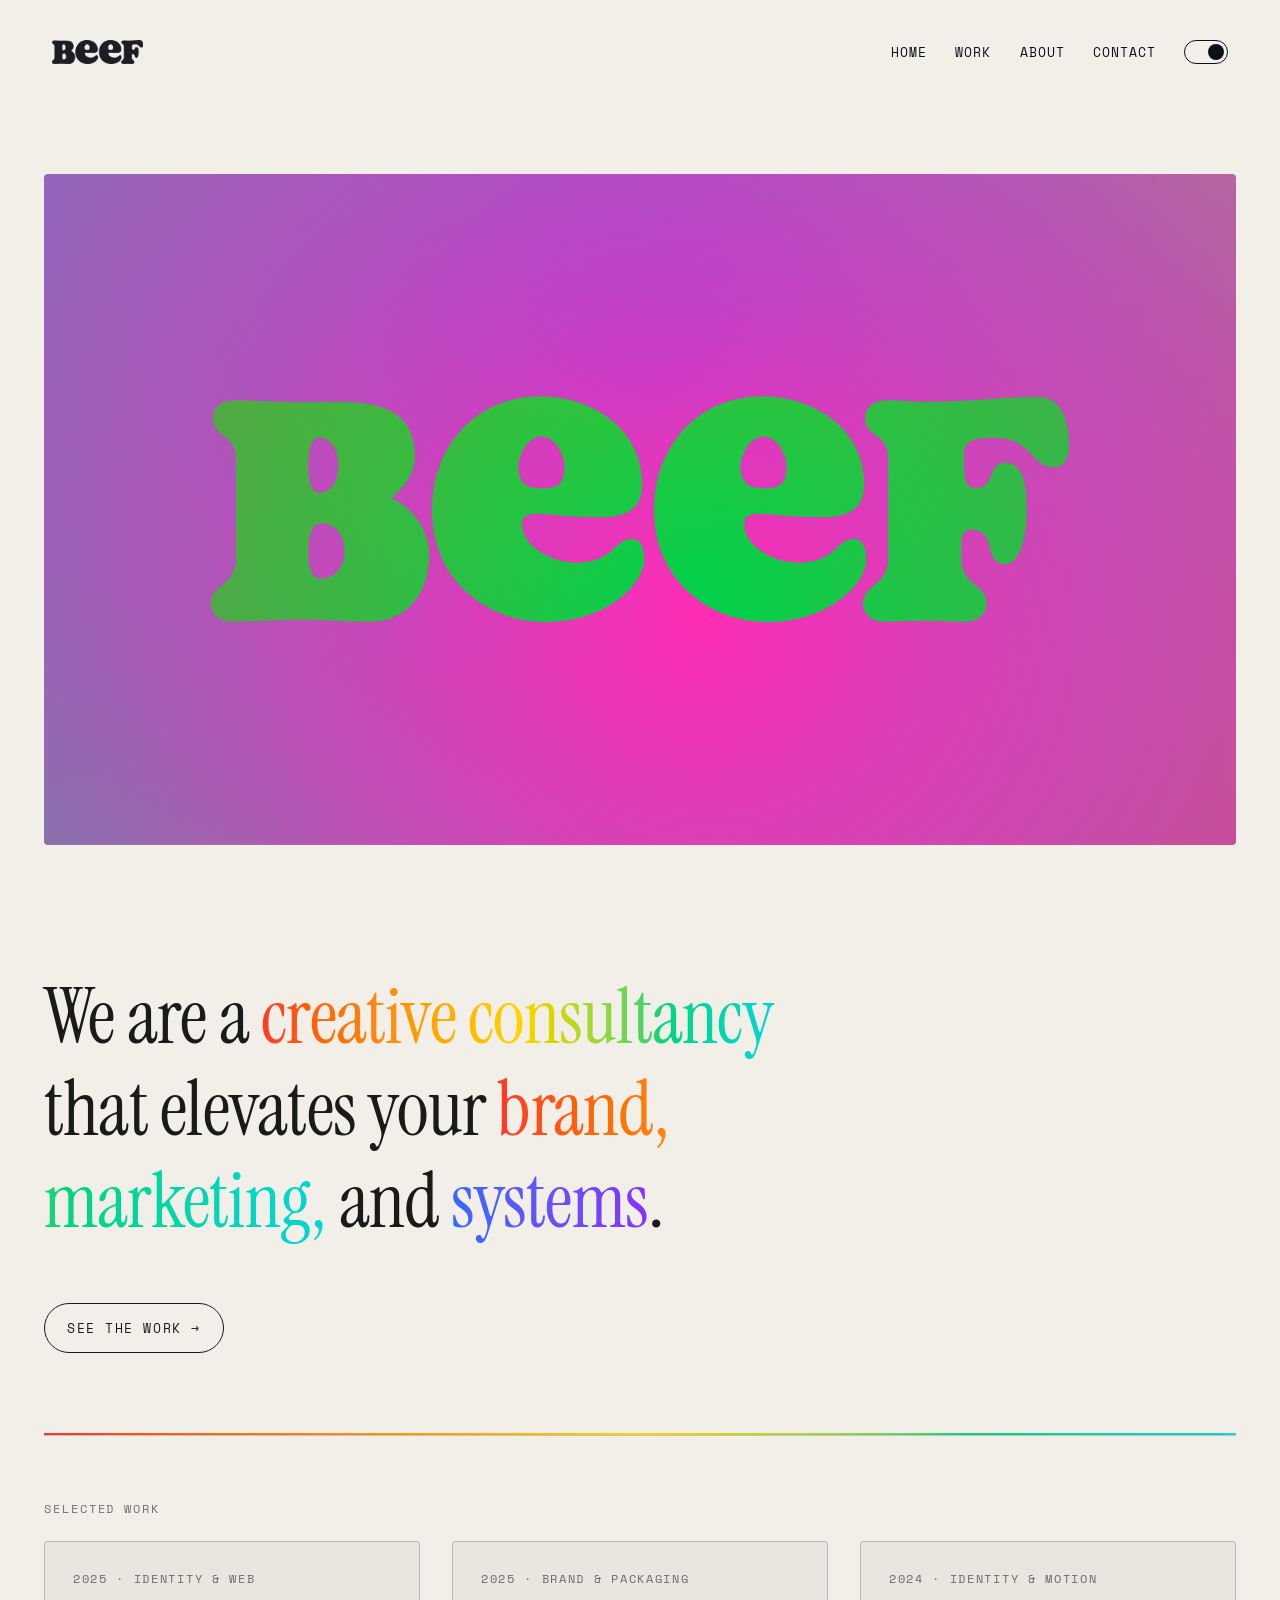
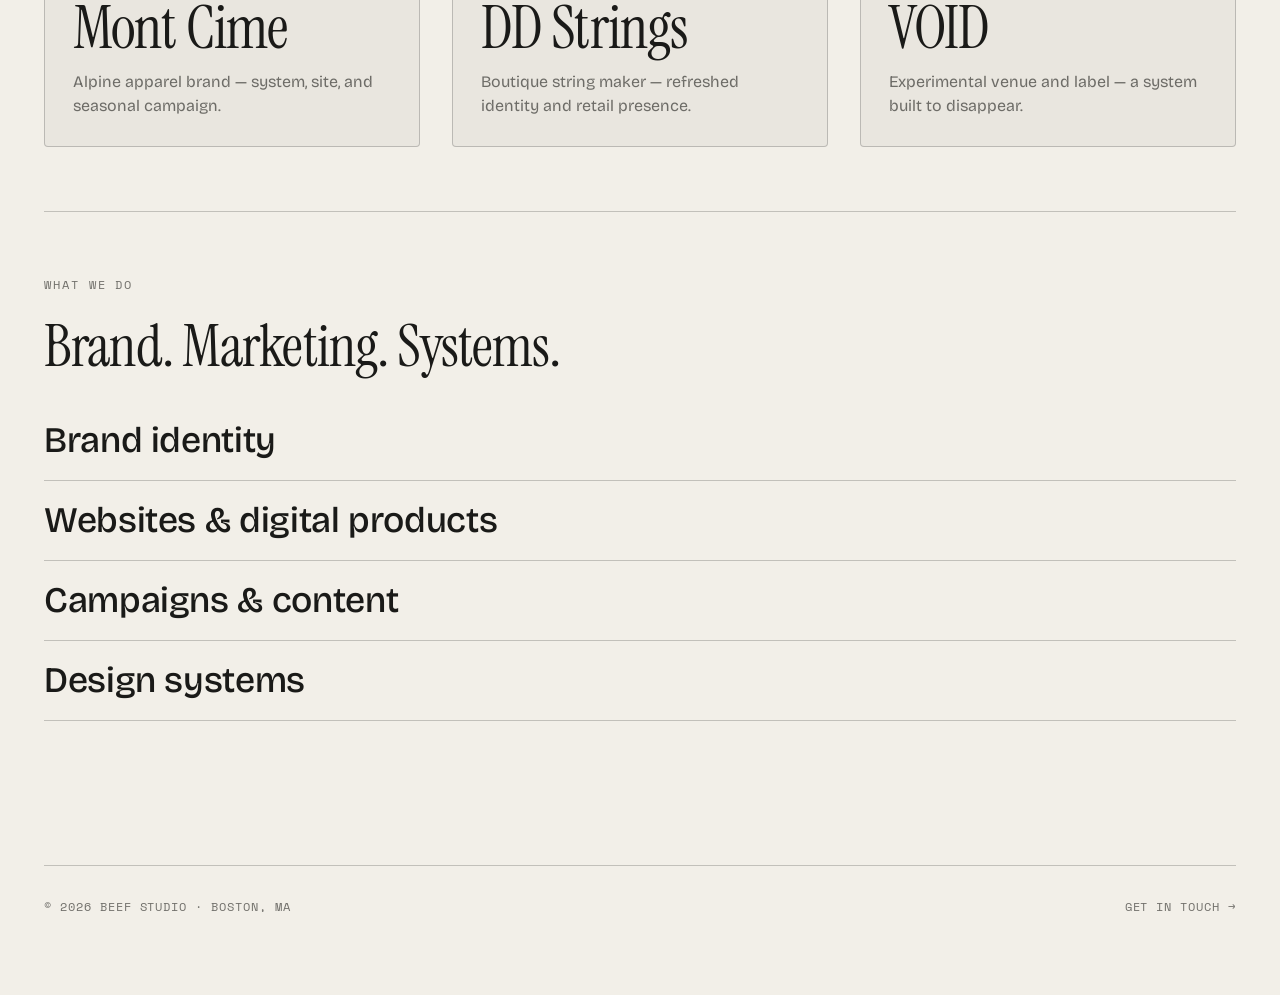
==== index.html @ 5229c2ff "pivot: ebb hero on home, masked logo on about, team disclosure - Homepage: replace the white-masked " ====
<!DOCTYPE html>
<html lang="en" data-theme="dark">
<head>
  <meta charset="UTF-8">
  <meta name="viewport" content="width=device-width, initial-scale=1.0">
  <title>Beef Studio — Creative consultancy, Boston</title>
  <meta name="description" content="Beef Studio is a creative consultancy that elevates your brand, marketing, and systems. Based in Boston.">
  <link rel="preconnect" href="https://fonts.googleapis.com">
  <link rel="preconnect" href="https://fonts.gstatic.com" crossorigin>
  <link href="https://fonts.googleapis.com/css2?family=Bricolage+Grotesque:opsz,wght@12..96,200..800&family=Instrument+Serif:ital@0;1&family=Space+Mono:ital,wght@0,400;0,700;1,400;1,700&display=swap" rel="stylesheet">
  <link rel="stylesheet" href="/css/style.css">
  <script>
    (function () {
      try {
        var t = localStorage.getItem('beef-theme');
        if (!t) {
          t = window.matchMedia('(prefers-color-scheme: light)').matches ? 'light' : 'dark';
        }
        document.documentElement.setAttribute('data-theme', t);
      } catch (e) {}
    })();
  </script>
</head>
<body>
  <div class="site">
    <header class="top">
      <a class="mark" href="/" aria-label="Beef Studio — home">
        <img class="mark-logo" src="/beef_logo/beef_logo.png" alt="">
      </a>

      <button class="nav-toggle" aria-expanded="false" aria-controls="nav-list">Menu</button>

      <nav class="nav" id="nav-list" aria-label="Primary">
        <a class="nav-link" href="/">Home</a>
        <a class="nav-link" href="/work.html">Work</a>
        <a class="nav-link" href="/about.html">About</a>
        <a class="nav-link" href="/contact.html">Contact</a>
        <button class="toggle" id="theme-toggle" aria-label="Toggle light and dark mode" aria-pressed="false">
          <span class="toggle-knob"></span>
        </button>
      </nav>
    </header>

    <main>
      <section class="hero">
        <h1 class="hero-h1" aria-label="Beef Studio">
          <span class="hero-cover">
            <img class="hero-cover-mark" src="/beef_logo/beef_logo.png" alt="">
          </span>
        </h1>
        <p class="hero-statement">We are a <a class="accent accent--all" href="/about.html">creative consultancy</a> that elevates your <a class="accent accent--r" href="/work/mont-cime.html">brand,</a> <a class="accent accent--g" href="/work/dd-strings.html">marketing,</a> and <a class="accent accent--b" href="/work/void.html">systems</a>.</p>
        <a class="hero-cta" href="/work.html">See the work →</a>
      </section>

      <hr class="grad-rule">

      <section class="section">
        <p class="section-label">Selected work</p>
        <div class="case-grid">
          <a class="case-card" href="/work/mont-cime.html">
            <p class="case-meta">2025 · Identity &amp; Web</p>
            <h3>Mont Cime</h3>
            <p class="case-blurb">Alpine apparel brand — system, site, and seasonal campaign.</p>
          </a>

          <a class="case-card" href="/work/dd-strings.html">
            <p class="case-meta">2025 · Brand &amp; Packaging</p>
            <h3>DD Strings</h3>
            <p class="case-blurb">Boutique string maker — refreshed identity and retail presence.</p>
          </a>

          <a class="case-card" href="/work/void.html">
            <p class="case-meta">2024 · Identity &amp; Motion</p>
            <h3>VOID</h3>
            <p class="case-blurb">Experimental venue and label — a system built to disappear.</p>
          </a>
        </div>
      </section>

      <section class="section">
        <p class="section-label">What we do</p>
        <h2>Brand. Marketing. Systems.</h2>
        <ul class="service-list">
          <li>Brand identity</li>
          <li>Websites &amp; digital products</li>
          <li>Campaigns &amp; content</li>
          <li>Design systems</li>
        </ul>
      </section>
    </main>

    <footer class="site-footer">
      <p>&copy; <span id="year">2026</span> Beef Studio · Boston, MA</p>
      <p><a href="/contact.html">Get in touch →</a></p>
    </footer>
  </div>

  <script src="/js/main.js"></script>
</body>
</html>
---- css/style.css ----
/* =========================================================
   Beef Studio — boutique design studio, Boston
   Design system: tokens, themes, exclusion nav, RGB gradient
   ========================================================= */

/* ---------- Reset ---------- */
*,
*::before,
*::after { box-sizing: border-box; }

html, body { margin: 0; padding: 0; }

body {
  font-family: var(--font-sans);
  background: var(--bg);
  color: var(--fg);
  -webkit-font-smoothing: antialiased;
  -moz-osx-font-smoothing: grayscale;
  transition: background 0.3s ease, color 0.3s ease;
}

a { color: inherit; text-decoration: none; }
button { font: inherit; cursor: pointer; }
img { max-width: 100%; display: block; }

/* ---------- Tokens ---------- */
:root {
  /* Body: Bricolage Grotesque · Display + italic: Instrument Serif · Tertiary: Space Mono */
  --font-sans: "Bricolage Grotesque", "Inter", "Helvetica Neue", Arial, sans-serif;
  --font-serif: "Instrument Serif", "Times New Roman", Georgia, serif;
  --font-mono: "Space Mono", ui-monospace, "SF Mono", Menlo, Consolas, monospace;

  --space-gutter: 44px;
  --maxw: 1320px;

  --r-sm: 4px;
  --r-pill: 999px;

  --ease: cubic-bezier(0.2, 0.6, 0.2, 1);

  /* Full-spectrum rainbow — same in both themes.
     Interpolated in OKLCH for perceptually smooth, even-luminance blends.
     Last stop loops back to the first so panning animation is seamless. */
  --rgb-r: #ff2d2d;
  --rgb-o: #ff8a1a;
  --rgb-y: #ffd400;
  --rgb-g: #2bd36b;
  --rgb-c: #1ed5d5;
  --rgb-b: #2d6bff;
  --rgb-v: #8a2dff;
  --rgb-m: #ff2db4;

  --gradient-rgb: linear-gradient(
    90deg in oklch,
    var(--rgb-r)  0%,
    var(--rgb-o)  12.5%,
    var(--rgb-y)  25%,
    var(--rgb-g)  37.5%,
    var(--rgb-c)  50%,
    var(--rgb-b)  62.5%,
    var(--rgb-v)  75%,
    var(--rgb-m)  87.5%,
    var(--rgb-r)  100%
  );

  --gradient-rgb-soft: linear-gradient(
    135deg in oklch,
    rgba(255,  45,  45, 0.85)  0%,
    rgba(255, 138,  26, 0.85)  12.5%,
    rgba(255, 212,   0, 0.85)  25%,
    rgba( 43, 211, 107, 0.85)  37.5%,
    rgba( 30, 213, 213, 0.85)  50%,
    rgba( 45, 107, 255, 0.85)  62.5%,
    rgba(138,  45, 255, 0.85)  75%,
    rgba(255,  45, 180, 0.85)  87.5%,
    rgba(255,  45,  45, 0.85)  100%
  );
}

/* Dark (default) */
[data-theme="dark"] {
  --bg: #0e0e0c;
  --fg: #e8e4d8;
  --fg-muted: rgba(232, 228, 216, 0.55);
  --fg-faint: rgba(232, 228, 216, 0.28);
  --rule: rgba(232, 228, 216, 0.22);
  --card-bg: rgba(232, 228, 216, 0.04);
}

/* Light */
[data-theme="light"] {
  --bg: #f2efe8;
  --fg: #1a1a18;
  --fg-muted: rgba(26, 26, 24, 0.6);
  --fg-faint: rgba(26, 26, 24, 0.3);
  --rule: rgba(26, 26, 24, 0.22);
  --card-bg: rgba(26, 26, 24, 0.04);
}

/* ---------- Layout ---------- */
.site {
  max-width: var(--maxw);
  margin: 0 auto;
  padding: 40px var(--space-gutter) 80px;
}

/* ---------- Top bar (exclusion nav) ---------- */
.top {
  display: flex;
  justify-content: space-between;
  align-items: center;
  padding: 40px 8px 14px;
  margin-top: -40px;
  position: sticky;
  top: 0;
  z-index: 100;
  mix-blend-mode: exclusion;
}

/* All nav elements inside .top must be white for exclusion to work:
   white + dark bg  → near-white (readable on dark)
   white + light bg → near-black (readable on light)
   white + any image → inverts for maximum contrast */
.top a,
.top .nav-link,
.top .mark { color: white; }

.top .toggle { border-color: white; }
.top .toggle-knob { background: white; }

.mark {
  font-family: var(--font-mono);
  font-weight: 600;
  font-size: 14px;
  letter-spacing: 0.08em;
  text-transform: uppercase;
  display: inline-flex;
  align-items: center;
}

.mark-logo {
  display: block;
  height: 24px;
  width: auto;
}

.nav {
  display: flex;
  gap: 28px;
  align-items: center;
}

.nav-link {
  font-family: var(--font-mono);
  font-weight: 400;
  font-size: 13px;
  letter-spacing: 0.08em;
  text-transform: uppercase;
  line-height: 1;
}

.nav-link[aria-current="page"] { text-decoration: underline; text-underline-offset: 4px; }

/* ---------- Theme toggle (iOS-style pill) ---------- */
.toggle {
  position: relative;
  width: 44px;
  height: 24px;
  border: 1px solid currentColor;
  border-radius: var(--r-pill);
  background: transparent;
  padding: 0;
  cursor: pointer;
  flex-shrink: 0;
}
.toggle-knob {
  position: absolute;
  top: 50%;
  left: 3px;
  width: 16px;
  height: 16px;
  margin-top: -8px;
  border-radius: 50%;
  background: currentColor;
  transition: transform 0.25s var(--ease);
}
[data-theme="light"] .toggle-knob { transform: translateX(20px); }

/* ---------- Mobile nav toggle ---------- */
.nav-toggle {
  display: none;
  background: transparent;
  border: 1px solid currentColor;
  border-radius: var(--r-sm);
  padding: 4px 10px;
  font-family: var(--font-mono);
  font-size: 12px;
  letter-spacing: 0.08em;
  text-transform: uppercase;
  color: inherit;
}

/* ---------- Hero ---------- */
.hero {
  padding: 96px 0 80px;
}

.hero-h1 {
  margin: 0;
  line-height: 0;
}

/* Full-bleed hero: ebbing colorful gradient with the Beef mark
   overlaid via mix-blend-mode: exclusion */
.hero-cover {
  position: relative;
  display: block;
  width: 100%;
  aspect-ratio: 16 / 9;
  border-radius: var(--r-sm);
  overflow: hidden;
  background:
    radial-gradient(circle at 25% 30%, #ff2db4 0%, transparent 48%),
    radial-gradient(circle at 78% 68%, #2d6bff 0%, transparent 52%),
    radial-gradient(circle at 55% 18%, #ffd400 0%, transparent 56%),
    radial-gradient(circle at 38% 82%, #2bd36b 0%, transparent 50%),
    radial-gradient(circle at 88% 28%, #1ed5d5 0%, transparent 52%),
    linear-gradient(125deg, #8a2dff 0%, #ff2d2d 55%, #ff8a1a 100%);
  background-size: 220% 220%, 220% 220%, 260% 260%, 260% 260%, 220% 220%, 200% 200%;
  background-position: 0% 0%, 100% 100%, 50% 50%, 50% 50%, 0% 100%, 0% 0%;
  animation: ebb 28s ease-in-out infinite alternate;
}

.hero-cover-mark {
  position: absolute;
  top: 50%;
  left: 50%;
  width: 72%;
  height: auto;
  transform: translate(-50%, -50%);
  mix-blend-mode: exclusion;
  /* Force the near-white PNG to pure white for clean exclusion */
  filter: brightness(0) invert(1);
  pointer-events: none;
}

@keyframes ebb {
  0%   { background-position: 0% 0%,    100% 100%, 50% 50%, 50% 50%, 0% 100%, 0% 0%; }
  50%  { background-position: 70% 40%,  30% 60%,   30% 70%, 70% 30%, 60% 30%, 50% 50%; }
  100% { background-position: 100% 100%, 0% 0%,    70% 30%, 30% 70%, 100% 0%, 100% 100%; }
}

@media (prefers-reduced-motion: reduce) {
  .hero-cover { animation: none; }
}

/* Big colored statement under the logo */
.hero-statement {
  font-family: var(--font-serif);
  font-weight: 400;
  font-size: clamp(36px, 6vw, 96px);
  line-height: 1.2;
  letter-spacing: -0.01em;
  max-width: 26ch;
  margin: clamp(96px, 14vh, 200px) 0 56px;
  color: var(--fg);
  text-wrap: balance;
}

.accent {
  position: relative;
  display: inline-block;
  padding: 0 0.16em;
  margin: 0 -0.16em;
  background-image: var(--accent-grad, var(--gradient-rgb));
  background-size: 200% 100%;
  background-position: 0% 50%;
  -webkit-background-clip: text;
          background-clip: text;
  -webkit-text-fill-color: transparent;
          color: transparent;
  z-index: 0;
}

.accent::before {
  content: "";
  position: absolute;
  inset: -0.08em 0 -0.04em;
  background-image: var(--accent-grad, var(--gradient-rgb));
  background-size: 200% 100%;
  background-position: 0% 50%;
  border-radius: 0.1em;
  opacity: 0;
  z-index: -1;
}

.accent:hover,
.accent:focus-visible {
  -webkit-text-fill-color: #fff;
          color: #fff;
}
.accent:hover::before,
.accent:focus-visible::before {
  opacity: 1;
}

.accent--all { --accent-grad: var(--gradient-rgb); }
.accent--r   { --accent-grad: linear-gradient(90deg in oklch, #ff2d2d, #ff8a1a, #ff2db4); }
.accent--g   { --accent-grad: linear-gradient(90deg in oklch, #2bd36b, #1ed5d5, #2bd36b); }
.accent--b   { --accent-grad: linear-gradient(90deg in oklch, #2d6bff, #8a2dff, #4ab0ff); }

.hero-cta {
  display: inline-block;
  font-family: var(--font-mono);
  font-size: 13px;
  letter-spacing: 0.12em;
  text-transform: uppercase;
  padding: 14px 22px;
  border: 1px solid var(--fg);
  border-radius: var(--r-pill);
  transition: transform 0.2s var(--ease), background 0.2s var(--ease), color 0.2s var(--ease);
}
.hero-cta:hover {
  background: var(--fg);
  color: var(--bg);
  transform: translateY(-1px);
}

/* ---------- RGB gradient utilities ---------- */
.grad-text {
  background: var(--gradient-rgb);
  background-size: 200% 100%;
  -webkit-background-clip: text;
          background-clip: text;
  -webkit-text-fill-color: transparent;
          color: transparent;
  animation: rgb-pan 14s linear infinite;
}

.grad-bg {
  background: var(--gradient-rgb);
  background-size: 200% 200%;
  animation: rgb-pan 18s linear infinite;
}

.grad-rule {
  height: 2px;
  border: 0;
  background: var(--gradient-rgb);
  background-size: 200% 100%;
  animation: rgb-pan 14s linear infinite;
  margin: 0;
}

@keyframes rgb-pan {
  0%   { background-position: 0% 50%; }
  100% { background-position: 200% 50%; }
}

@media (prefers-reduced-motion: reduce) {
  .grad-text,
  .grad-bg,
  .grad-rule { animation: none; }
}

/* ---------- Page intro (non-home) ---------- */
.page-intro {
  padding: 80px 0 40px;
}
.page-intro h1 {
  font-family: var(--font-serif);
  font-weight: 400;
  font-size: clamp(56px, 9vw, 128px);
  letter-spacing: -0.015em;
  line-height: 0.95;
  margin: 0 0 16px;
}
.lede {
  font-family: var(--font-serif);
  font-style: italic;
  font-weight: 400;
  font-size: clamp(20px, 2vw, 28px);
  line-height: 1.4;
  max-width: 38ch;
  color: var(--fg-muted);
  margin: 0;
}

/* ---------- Sections ---------- */
.section {
  padding: 64px 0;
  border-top: 1px solid var(--rule);
}

.section-label {
  font-family: var(--font-mono);
  font-size: 12px;
  letter-spacing: 0.16em;
  text-transform: uppercase;
  color: var(--fg-muted);
  margin: 0 0 24px;
}

.section h2 {
  font-family: var(--font-serif);
  font-weight: 400;
  font-size: clamp(36px, 4.5vw, 64px);
  letter-spacing: -0.015em;
  line-height: 1.05;
  margin: 0 0 24px;
}

/* ---------- Services list ---------- */
.service-list {
  list-style: none;
  padding: 0;
  margin: 0;
  display: grid;
  gap: 0;
}
.service-list li {
  font-family: var(--font-sans);
  font-weight: 500;
  font-size: clamp(22px, 3vw, 36px);
  letter-spacing: -0.01em;
  padding: 18px 0;
  border-bottom: 1px solid var(--rule);
  font-variation-settings: "wdth" 100;
}

/* ---------- Case study cards ---------- */
.case-grid {
  display: grid;
  gap: 32px;
  grid-template-columns: 1fr;
}

.case-card {
  position: relative;
  display: block;
  padding: 28px;
  border: 1px solid var(--rule);
  border-radius: var(--r-sm);
  background: var(--card-bg);
  overflow: hidden;
  isolation: isolate;
  transition: transform 0.25s var(--ease), border-color 0.25s var(--ease);
}

.case-card::before {
  content: "";
  position: absolute;
  inset: 0;
  background: var(--gradient-rgb);
  background-size: 200% 200%;
  opacity: 0;
  z-index: -1;
  transition: opacity 0.3s var(--ease);
  animation: rgb-pan 18s linear infinite;
}

.case-card:hover {
  transform: translateY(-2px);
  border-color: transparent;
  color: white;
}
.case-card:hover::before { opacity: 1; }

.case-card .case-meta {
  font-family: var(--font-mono);
  font-size: 12px;
  letter-spacing: 0.14em;
  text-transform: uppercase;
  color: var(--fg-muted);
  margin: 0 0 12px;
}
.case-card:hover .case-meta { color: rgba(255, 255, 255, 0.8); }

.case-card h3 {
  font-family: var(--font-serif);
  font-weight: 400;
  font-size: clamp(36px, 5vw, 60px);
  letter-spacing: -0.015em;
  line-height: 0.98;
  margin: 0 0 12px;
}

.case-card .case-blurb {
  font-family: var(--font-sans);
  font-weight: 400;
  font-size: 16px;
  line-height: 1.5;
  margin: 0;
  color: var(--fg-muted);
}
.case-card:hover .case-blurb { color: rgba(255, 255, 255, 0.95); }

@media (min-width: 720px) {
  .case-grid { grid-template-columns: repeat(2, 1fr); }
}
@media (min-width: 1080px) {
  .case-grid { grid-template-columns: repeat(3, 1fr); }
}

/* ---------- Case study page ---------- */
.case-hero {
  padding: 80px 0 64px;
}
.case-hero .case-meta {
  font-family: var(--font-mono);
  font-size: 12px;
  letter-spacing: 0.16em;
  text-transform: uppercase;
  color: var(--fg-muted);
  margin: 0 0 20px;
}
.case-hero h1 {
  font-family: var(--font-serif);
  font-weight: 400;
  font-size: clamp(64px, 11vw, 168px);
  letter-spacing: -0.015em;
  line-height: 0.92;
  margin: 0 0 24px;
}
.case-hero .case-summary {
  font-family: var(--font-serif);
  font-style: italic;
  font-weight: 400;
  font-size: clamp(22px, 2.4vw, 32px);
  line-height: 1.35;
  max-width: 40ch;
  margin: 0;
  color: var(--fg);
}

.case-body p {
  font-family: var(--font-sans);
  font-weight: 400;
  font-size: 17px;
  line-height: 1.65;
  max-width: 62ch;
  margin: 0 0 1.1em;
}

.case-placeholder {
  aspect-ratio: 16 / 9;
  border-radius: var(--r-sm);
  margin: 32px 0;
}

/* ---------- About body ---------- */
.about-body p {
  font-family: var(--font-sans);
  font-weight: 400;
  font-size: 17px;
  line-height: 1.65;
  max-width: 62ch;
  margin: 0 0 1.1em;
}
.people-list, .client-list {
  list-style: none;
  padding: 0;
  margin: 0 0 24px;
  display: grid;
  gap: 4px;
}
.people-list li, .client-list li {
  font-family: var(--font-mono);
  font-size: 14px;
  letter-spacing: 0.04em;
  padding: 8px 0;
  border-bottom: 1px solid var(--rule);
}

/* ---------- Contact ---------- */
.contact-form {
  display: grid;
  gap: 16px;
  max-width: 36rem;
  margin-top: 24px;
}
.contact-form label {
  display: grid;
  gap: 6px;
  font-family: var(--font-mono);
  font-size: 12px;
  letter-spacing: 0.12em;
  text-transform: uppercase;
  color: var(--fg-muted);
}
.contact-form input,
.contact-form textarea {
  font: inherit;
  font-family: var(--font-sans);
  font-size: 16px;
  letter-spacing: normal;
  text-transform: none;
  color: var(--fg);
  padding: 12px;
  background: transparent;
  border: 1px solid var(--rule);
  border-radius: var(--r-sm);
}
.contact-form input:focus,
.contact-form textarea:focus {
  outline: none;
  border-color: var(--fg);
}
.contact-form button {
  font-family: var(--font-mono);
  font-size: 13px;
  letter-spacing: 0.12em;
  text-transform: uppercase;
  padding: 12px 22px;
  border: 1px solid var(--fg);
  border-radius: var(--r-pill);
  background: var(--fg);
  color: var(--bg);
  justify-self: start;
  transition: transform 0.2s var(--ease);
}
.contact-form button:hover { transform: translateY(-1px); }

/* ---------- Footer ---------- */
.site-footer {
  margin-top: 80px;
  padding-top: 32px;
  border-top: 1px solid var(--rule);
  display: flex;
  flex-wrap: wrap;
  gap: 16px;
  justify-content: space-between;
  font-family: var(--font-mono);
  font-size: 12px;
  letter-spacing: 0.08em;
  text-transform: uppercase;
  color: var(--fg-muted);
}
.site-footer p { margin: 0; }
.site-footer a:hover { color: var(--fg); }

/* ---------- About page ---------- */
.about-label {
  font-family: var(--font-mono);
  font-size: 12px;
  letter-spacing: 0.16em;
  text-transform: uppercase;
  color: var(--fg-muted);
  margin: 64px 0 16px;
}

.about-hero {
  display: grid;
  grid-template-columns: 1fr 380px;
  gap: 80px;
  align-items: start;
  margin: 0 0 96px;
}

.about-heading {
  font-family: var(--font-serif);
  font-weight: 400;
  font-size: clamp(56px, 8vw, 112px);
  letter-spacing: -0.015em;
  line-height: 0.95;
  margin: 0 0 32px;
}

.about-bio {
  font-family: var(--font-sans);
  font-weight: 400;
  font-size: 19px;
  line-height: 1.55;
  color: var(--fg);
  max-width: 560px;
  margin: 0;
}
.about-bio + .about-bio { margin-top: 20px; }

.about-now-label {
  font-family: var(--font-mono);
  font-size: 12px;
  letter-spacing: 0.16em;
  text-transform: uppercase;
  color: var(--fg-muted);
  margin: 36px 0 12px;
}

.about-now {
  font-family: var(--font-sans);
  font-size: 19px;
  line-height: 1.55;
  color: var(--fg);
  max-width: 560px;
  margin: 0;
}
.about-now + .about-now { margin-top: 6px; }

.about-now a {
  text-decoration: underline;
  text-decoration-color: var(--rule);
  text-underline-offset: 0.18em;
  text-decoration-thickness: 1px;
  transition: text-decoration-color 0.18s var(--ease);
}
.about-now a:hover { text-decoration-color: currentColor; }

.about-cta-inline { margin-top: 36px; }

.about-photo {
  display: flex;
  align-items: center;
  justify-content: center;
}

/* Rainbow gradient clipped to the Beef logo silhouette */
.about-photo-mark {
  width: 100%;
  aspect-ratio: 3851 / 1012;
  background: var(--gradient-rgb);
  background-size: 200% 100%;
  -webkit-mask: url("/beef_logo/beef_logo.png") center / contain no-repeat;
          mask: url("/beef_logo/beef_logo.png") center / contain no-repeat;
  animation: rgb-pan 14s linear infinite;
}

@media (prefers-reduced-motion: reduce) {
  .about-photo-mark { animation: none; }
}

/* Our team disclosure */
.team-disclosure { margin: 36px 0 0; }

.team-disclosure > summary {
  list-style: none;
  cursor: pointer;
  display: inline-flex;
  align-items: center;
  font-family: var(--font-mono);
  font-size: 12px;
  letter-spacing: 0.16em;
  text-transform: uppercase;
  color: var(--fg-muted);
  transition: color 0.18s var(--ease);
}
.team-disclosure > summary::-webkit-details-marker { display: none; }
.team-disclosure > summary:hover { color: var(--fg); }
.team-disclosure[open] > summary { color: var(--fg); margin-bottom: 20px; }
.team-disclosure[open] .more-arrow-head { transform: scaleY(-1); }

.team-grid {
  list-style: none;
  margin: 0;
  padding: 0;
  display: grid;
  grid-template-columns: repeat(3, 1fr);
  gap: 16px;
  max-width: 560px;
}

.team-member { position: relative; }

.team-photo {
  aspect-ratio: 1 / 1;
  border-radius: var(--r-sm);
  background-size: 200% 200%;
}
.team-photo--r { background-image: linear-gradient(135deg in oklch, #ff2d2d, #ff8a1a, #ff2db4); }
.team-photo--g { background-image: linear-gradient(135deg in oklch, #2bd36b, #1ed5d5, #2bd36b); }
.team-photo--b { background-image: linear-gradient(135deg in oklch, #2d6bff, #8a2dff, #4ab0ff); }

.team-info {
  margin-top: 12px;
  opacity: 0;
  transform: translateY(-2px);
  transition: opacity 0.18s var(--ease), transform 0.18s var(--ease);
  min-height: 64px;
}
.team-member:hover .team-info,
.team-member:focus-within .team-info {
  opacity: 1;
  transform: translateY(0);
}

.team-name {
  font-family: var(--font-serif);
  font-weight: 400;
  font-size: 20px;
  line-height: 1.1;
  letter-spacing: -0.01em;
  margin: 0 0 4px;
}

.team-bio {
  font-family: var(--font-sans);
  font-size: 13px;
  line-height: 1.4;
  color: var(--fg-muted);
  margin: 0;
}

.about-capabilities-label {
  font-family: var(--font-mono);
  font-size: 12px;
  letter-spacing: 0.16em;
  text-transform: uppercase;
  color: var(--fg-muted);
  margin: 0 0 16px;
}

.about-capabilities {
  border-top: 1px solid var(--fg);
}

.capability {
  display: grid;
  grid-template-columns: 1fr 2fr;
  gap: 40px;
  align-items: baseline;
  padding: 36px 0;
  border-bottom: 1px solid var(--rule);
}

.capability-title {
  font-family: var(--font-serif);
  font-weight: 400;
  font-size: clamp(26px, 3vw, 44px);
  letter-spacing: -0.01em;
  line-height: 1.05;
  margin: 0;
}

.capability-desc {
  font-family: var(--font-sans);
  font-weight: 400;
  font-size: 19px;
  line-height: 1.55;
  color: var(--fg-muted);
  margin: 0;
}

.capability-more { border-bottom: 1px solid var(--fg); }

.capability-more > summary { list-style: none; }
.capability-more > summary::-webkit-details-marker { display: none; }

.capability--toggle {
  cursor: pointer;
  transition: opacity 0.18s var(--ease);
  border-bottom: 0;
}
.capability--toggle:hover { opacity: 0.6; }

.more-arrow {
  display: inline-block;
  height: 0.7em;
  margin-left: 0.4em;
  vertical-align: baseline;
  color: currentColor;
}
.more-arrow svg {
  display: block;
  height: 100%;
  width: auto;
  overflow: visible;
}
.more-arrow-head {
  transform-origin: 6px 8px;
  transition: transform 0.3s var(--ease);
}
.capability-more[open] .more-arrow-head { transform: scaleY(-1); }

.capability-tags {
  list-style: none;
  margin: 0;
  padding: 28px 0 40px;
  display: grid;
  grid-template-columns: repeat(auto-fit, minmax(220px, 1fr));
  column-gap: 40px;
  row-gap: 4px;
}
.capability-tags li {
  font-family: var(--font-sans);
  font-size: 17px;
  font-weight: 400;
  line-height: 1.4;
  color: var(--fg);
  padding: 6px 0;
}

.about-meta {
  display: grid;
  grid-template-columns: repeat(2, 1fr);
  gap: 60px;
  padding-top: 60px;
  margin-top: 80px;
  border-top: 1px solid var(--rule);
}

.about-meta-section-title {
  font-family: var(--font-mono);
  font-size: 12px;
  letter-spacing: 0.16em;
  text-transform: uppercase;
  color: var(--fg-muted);
  margin: 0 0 20px;
}

.about-list {
  list-style: none;
  padding: 0;
  margin: 0;
  display: flex;
  flex-direction: column;
  gap: 10px;
}
.about-list li {
  font-family: var(--font-sans);
  font-size: 17px;
  color: var(--fg);
  line-height: 1.5;
}

.about-cta {
  margin: 96px 0 120px;
  font-family: var(--font-serif);
  font-size: clamp(48px, 7vw, 96px);
  font-weight: 400;
  letter-spacing: -0.015em;
  line-height: 1;
}

@media (max-width: 760px) {
  .about-hero {
    grid-template-columns: 1fr;
    gap: 40px;
    margin-bottom: 64px;
  }
  .about-photo { padding-top: 0; max-width: 320px; }
  .capability {
    grid-template-columns: 1fr;
    gap: 12px;
    padding: 28px 0;
  }
  .about-meta {
    grid-template-columns: 1fr;
    gap: 40px;
  }
  .capability-tags {
    padding: 24px 0 32px;
    column-gap: 24px;
  }
  .capability-tags li { font-size: 16px; padding: 4px 0; }
  .team-grid { gap: 10px; }
  .team-info { opacity: 1; transform: none; } /* on touch, no hover — always show */
}

/* ---------- Custom cursor ---------- */
.site-cursor {
  position: fixed;
  top: 0;
  left: 0;
  width: 16px;
  height: 20px;
  pointer-events: none;
  color: #fff;
  mix-blend-mode: exclusion;
  z-index: 9999;
  opacity: 0;
  transition: opacity 0.12s var(--ease),
              width 0.18s var(--ease),
              height 0.18s var(--ease);
}
.site-cursor.is-active { opacity: 1; }
.site-cursor.is-hover  { width: 22px; height: 28px; }
.site-cursor svg { display: block; width: 100%; height: 100%; }

@media (hover: hover) and (pointer: fine) {
  html, body { cursor: none; }
  a, button, [role="button"], .accent, .case-card, .toggle, .nav-toggle,
  summary, label { cursor: none; }
  input, textarea { cursor: text; }
}

/* ---------- Responsive ---------- */
@media (max-width: 720px) {
  :root { --space-gutter: 22px; }
  .nav { display: none; }
  .nav.is-open {
    display: flex;
    flex-direction: column;
    align-items: flex-end;
    gap: 14px;
    position: absolute;
    top: 100%;
    right: 8px;
    padding: 16px 18px;
    background: var(--bg);
    border: 1px solid var(--rule);
    border-radius: var(--r-sm);
    mix-blend-mode: normal;
  }
  .nav-toggle { display: inline-block; }
  .hero { padding: 56px 0 48px; }
}
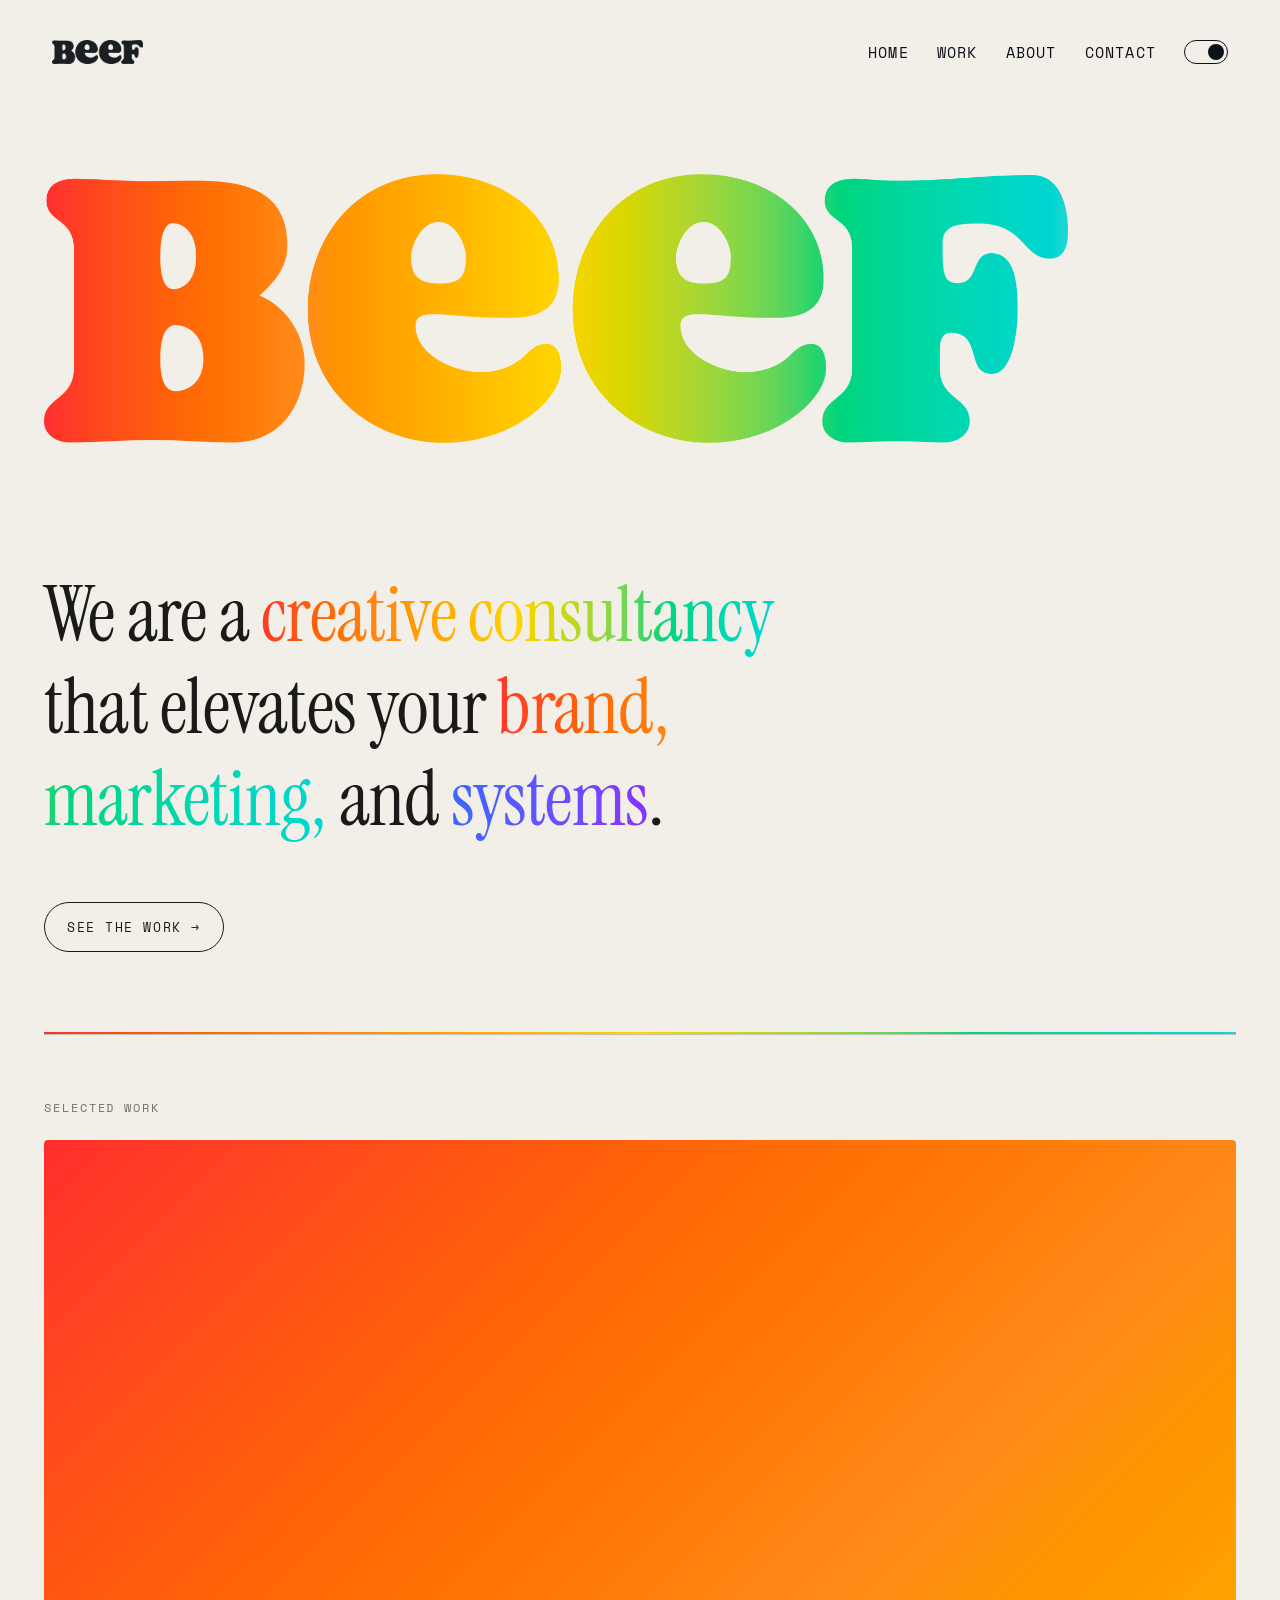
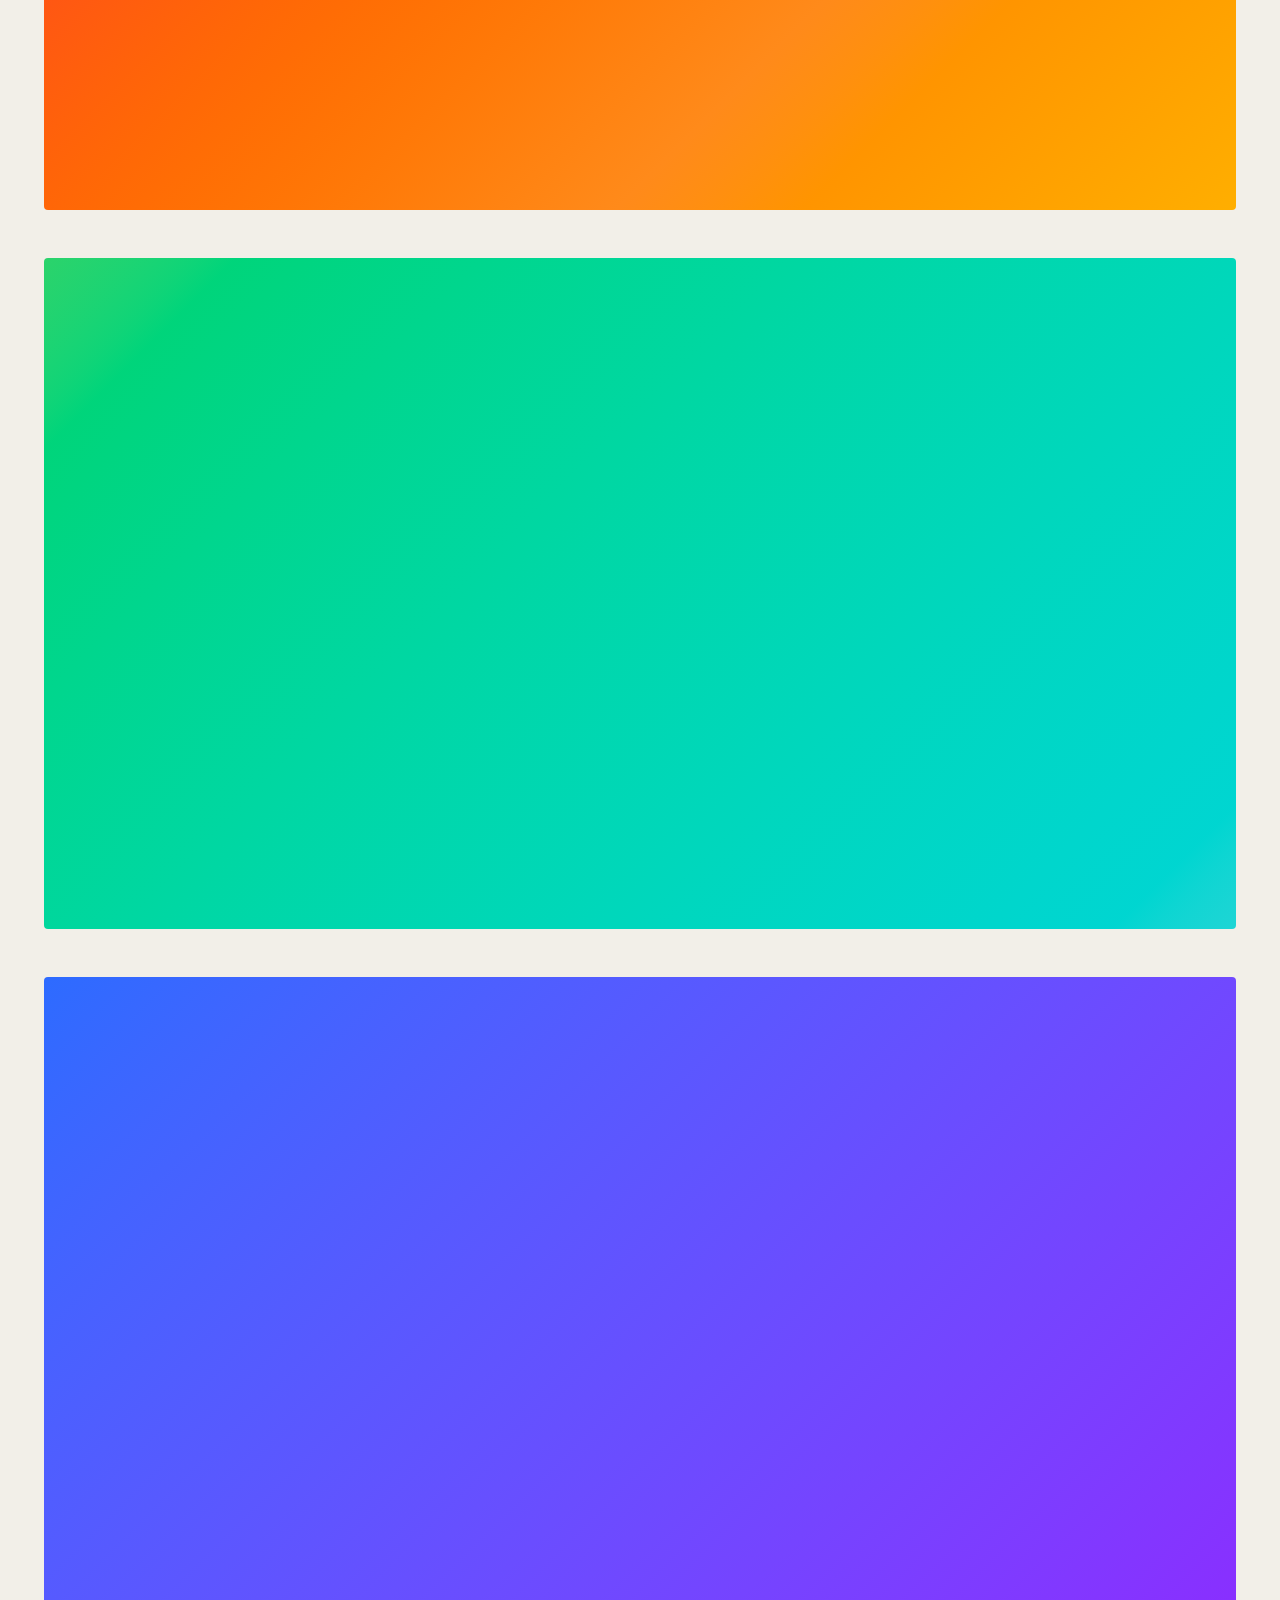
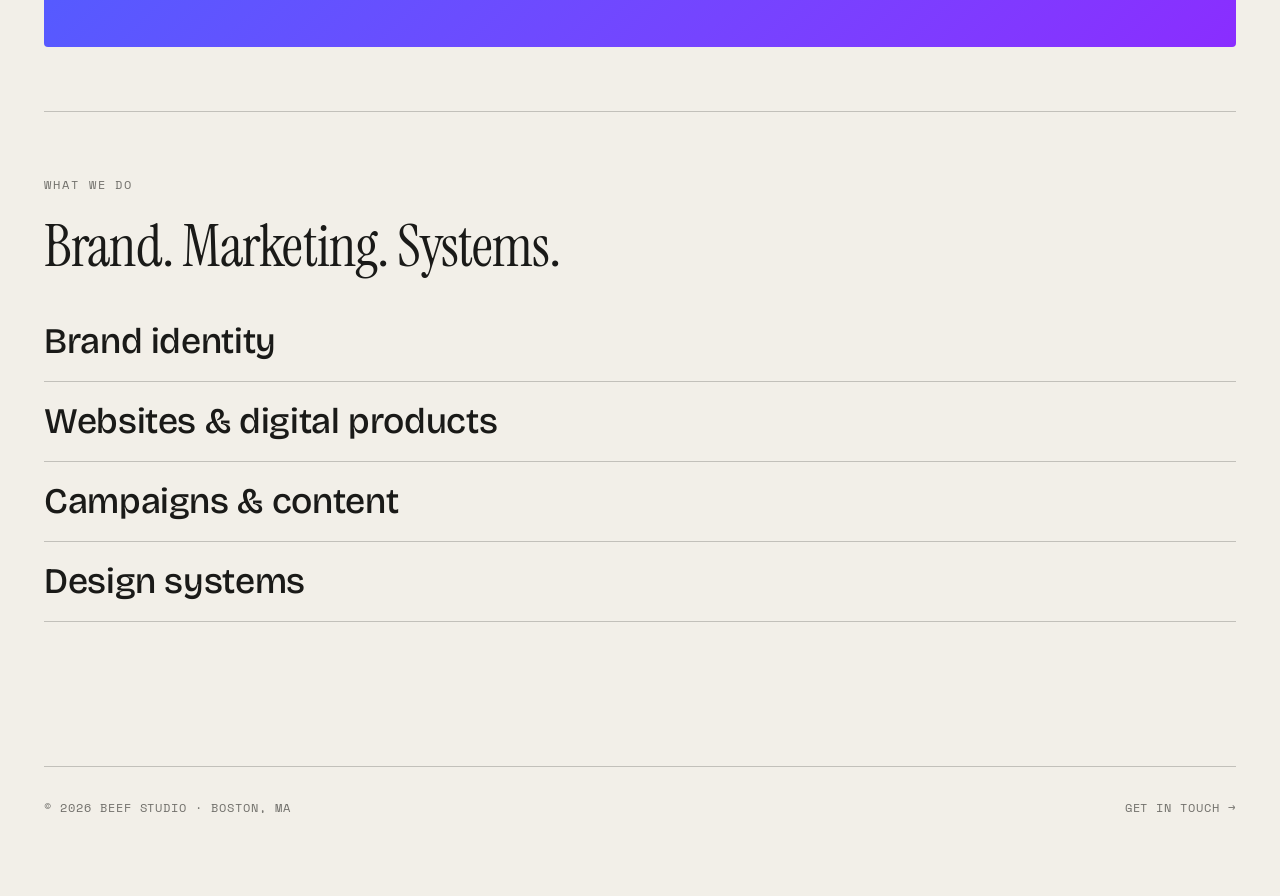
==== commit 0a102eb6: "home + work: stacked full-bleed case features, bigger nav, revert hero - Selected work / work page: " ====
--- a/index.html
+++ b/index.html
@@ -44,9 +44,7 @@
     <main>
       <section class="hero">
         <h1 class="hero-h1" aria-label="Beef Studio">
-          <span class="hero-cover">
-            <img class="hero-cover-mark" src="/beef_logo/beef_logo.png" alt="">
-          </span>
+          <span class="hero-logo" role="img" aria-hidden="true"></span>
         </h1>
         <p class="hero-statement">We are a <a class="accent accent--all" href="/about.html">creative consultancy</a> that elevates your <a class="accent accent--r" href="/work/mont-cime.html">brand,</a> <a class="accent accent--g" href="/work/dd-strings.html">marketing,</a> and <a class="accent accent--b" href="/work/void.html">systems</a>.</p>
         <a class="hero-cta" href="/work.html">See the work →</a>
@@ -56,23 +54,32 @@
 
       <section class="section">
         <p class="section-label">Selected work</p>
-        <div class="case-grid">
-          <a class="case-card" href="/work/mont-cime.html">
-            <p class="case-meta">2025 · Identity &amp; Web</p>
-            <h3>Mont Cime</h3>
-            <p class="case-blurb">Alpine apparel brand — system, site, and seasonal campaign.</p>
+        <div class="case-features">
+          <a class="case-feature" href="/work/mont-cime.html">
+            <div class="case-feature-thumb case-feature-thumb--mc" role="img" aria-label="Mont Cime placeholder hero"></div>
+            <div class="case-feature-info">
+              <p class="case-meta">2025 · Identity &amp; Web</p>
+              <h3>Mont Cime</h3>
+              <p class="case-blurb">Alpine apparel brand — system, site, and seasonal campaign.</p>
+            </div>
           </a>
 
-          <a class="case-card" href="/work/dd-strings.html">
-            <p class="case-meta">2025 · Brand &amp; Packaging</p>
-            <h3>DD Strings</h3>
-            <p class="case-blurb">Boutique string maker — refreshed identity and retail presence.</p>
+          <a class="case-feature" href="/work/dd-strings.html">
+            <div class="case-feature-thumb case-feature-thumb--dd" role="img" aria-label="DD Strings placeholder hero"></div>
+            <div class="case-feature-info">
+              <p class="case-meta">2025 · Brand &amp; Packaging</p>
+              <h3>DD Strings</h3>
+              <p class="case-blurb">Boutique string maker — refreshed identity and retail presence.</p>
+            </div>
           </a>
 
-          <a class="case-card" href="/work/void.html">
-            <p class="case-meta">2024 · Identity &amp; Motion</p>
-            <h3>VOID</h3>
-            <p class="case-blurb">Experimental venue and label — a system built to disappear.</p>
+          <a class="case-feature" href="/work/void.html">
+            <div class="case-feature-thumb case-feature-thumb--void" role="img" aria-label="VOID placeholder hero"></div>
+            <div class="case-feature-info">
+              <p class="case-meta">2024 · Identity &amp; Motion</p>
+              <h3>VOID</h3>
+              <p class="case-blurb">Experimental venue and label — a system built to disappear.</p>
+            </div>
           </a>
         </div>
       </section>
--- a/css/style.css
+++ b/css/style.css
@@ -153,7 +153,7 @@
 .nav-link {
   font-family: var(--font-mono);
   font-weight: 400;
-  font-size: 13px;
+  font-size: 15px;
   letter-spacing: 0.08em;
   text-transform: uppercase;
   line-height: 1;
@@ -210,48 +210,20 @@
   line-height: 0;
 }
 
-/* Full-bleed hero: ebbing colorful gradient with the Beef mark
-   overlaid via mix-blend-mode: exclusion */
-.hero-cover {
-  position: relative;
+/* Rainbow gradient clipped to the Beef logo silhouette */
+.hero-logo {
   display: block;
-  width: 100%;
-  aspect-ratio: 16 / 9;
-  border-radius: var(--r-sm);
-  overflow: hidden;
-  background:
-    radial-gradient(circle at 25% 30%, #ff2db4 0%, transparent 48%),
-    radial-gradient(circle at 78% 68%, #2d6bff 0%, transparent 52%),
-    radial-gradient(circle at 55% 18%, #ffd400 0%, transparent 56%),
-    radial-gradient(circle at 38% 82%, #2bd36b 0%, transparent 50%),
-    radial-gradient(circle at 88% 28%, #1ed5d5 0%, transparent 52%),
-    linear-gradient(125deg, #8a2dff 0%, #ff2d2d 55%, #ff8a1a 100%);
-  background-size: 220% 220%, 220% 220%, 260% 260%, 260% 260%, 220% 220%, 200% 200%;
-  background-position: 0% 0%, 100% 100%, 50% 50%, 50% 50%, 0% 100%, 0% 0%;
-  animation: ebb 28s ease-in-out infinite alternate;
-}
-
-.hero-cover-mark {
-  position: absolute;
-  top: 50%;
-  left: 50%;
-  width: 72%;
-  height: auto;
-  transform: translate(-50%, -50%);
-  mix-blend-mode: exclusion;
-  /* Force the near-white PNG to pure white for clean exclusion */
-  filter: brightness(0) invert(1);
-  pointer-events: none;
-}
-
-@keyframes ebb {
-  0%   { background-position: 0% 0%,    100% 100%, 50% 50%, 50% 50%, 0% 100%, 0% 0%; }
-  50%  { background-position: 70% 40%,  30% 60%,   30% 70%, 70% 30%, 60% 30%, 50% 50%; }
-  100% { background-position: 100% 100%, 0% 0%,    70% 30%, 30% 70%, 100% 0%, 100% 100%; }
+  width: clamp(280px, 80vw, 1100px);
+  aspect-ratio: 3851 / 1012;
+  background: var(--gradient-rgb);
+  background-size: 200% 100%;
+  -webkit-mask: url("/beef_logo/beef_logo.png") left center / contain no-repeat;
+          mask: url("/beef_logo/beef_logo.png") left center / contain no-repeat;
+  animation: rgb-pan 14s linear infinite;
 }
 
 @media (prefers-reduced-motion: reduce) {
-  .hero-cover { animation: none; }
+  .hero-logo { animation: none; }
 }
 
 /* Big colored statement under the logo */
@@ -428,7 +400,78 @@
   font-variation-settings: "wdth" 100;
 }
 
-/* ---------- Case study cards ---------- */
+/* ---------- Selected work: stacked full-width features ---------- */
+.case-features {
+  display: flex;
+  flex-direction: column;
+  gap: 48px;
+}
+
+.case-feature {
+  position: relative;
+  display: block;
+  width: 100%;
+  border-radius: var(--r-sm);
+  overflow: hidden;
+}
+
+.case-feature-thumb {
+  width: 100%;
+  aspect-ratio: 16 / 9;
+  background-size: 200% 200%;
+}
+
+.case-feature-thumb--mc   { background-image: linear-gradient(135deg in oklch, #ff2d2d, #ff8a1a, #ffd400, #ff2db4); }
+.case-feature-thumb--dd   { background-image: linear-gradient(135deg in oklch, #2bd36b, #1ed5d5, #2d6bff); }
+.case-feature-thumb--void { background-image: linear-gradient(135deg in oklch, #2d6bff, #8a2dff, #ff2db4); }
+
+.case-feature-info {
+  position: absolute;
+  inset: 0;
+  display: flex;
+  flex-direction: column;
+  justify-content: flex-end;
+  padding: clamp(20px, 4vw, 48px);
+  background: linear-gradient(to top, rgba(0,0,0,0.7) 0%, rgba(0,0,0,0.35) 55%, rgba(0,0,0,0) 100%);
+  color: #fff;
+  opacity: 0;
+  transition: opacity 0.25s var(--ease);
+}
+
+.case-feature:hover .case-feature-info,
+.case-feature:focus-visible .case-feature-info { opacity: 1; }
+
+.case-feature-info .case-meta {
+  font-family: var(--font-mono);
+  font-size: 12px;
+  letter-spacing: 0.16em;
+  text-transform: uppercase;
+  color: rgba(255,255,255,0.72);
+  margin: 0 0 10px;
+}
+
+.case-feature-info h3 {
+  font-family: var(--font-serif);
+  font-weight: 400;
+  font-size: clamp(40px, 6vw, 84px);
+  letter-spacing: -0.015em;
+  line-height: 0.95;
+  margin: 0 0 14px;
+  color: #fff;
+}
+
+.case-feature-info .case-blurb {
+  font-family: var(--font-sans);
+  font-weight: 400;
+  font-style: normal;
+  font-size: 18px;
+  line-height: 1.5;
+  max-width: 56ch;
+  margin: 0;
+  color: rgba(255,255,255,0.92);
+}
+
+/* ---------- Case study cards (used for cross-links on case pages) ---------- */
 .case-grid {
   display: grid;
   gap: 32px;
@@ -953,6 +996,8 @@
   .capability-tags li { font-size: 16px; padding: 4px 0; }
   .team-grid { gap: 10px; }
   .team-info { opacity: 1; transform: none; } /* on touch, no hover — always show */
+  .case-features { gap: 32px; }
+  .case-feature-info { opacity: 1; } /* on touch, hover-reveal flattens to always-show */
 }
 
 /* ---------- Custom cursor ---------- */
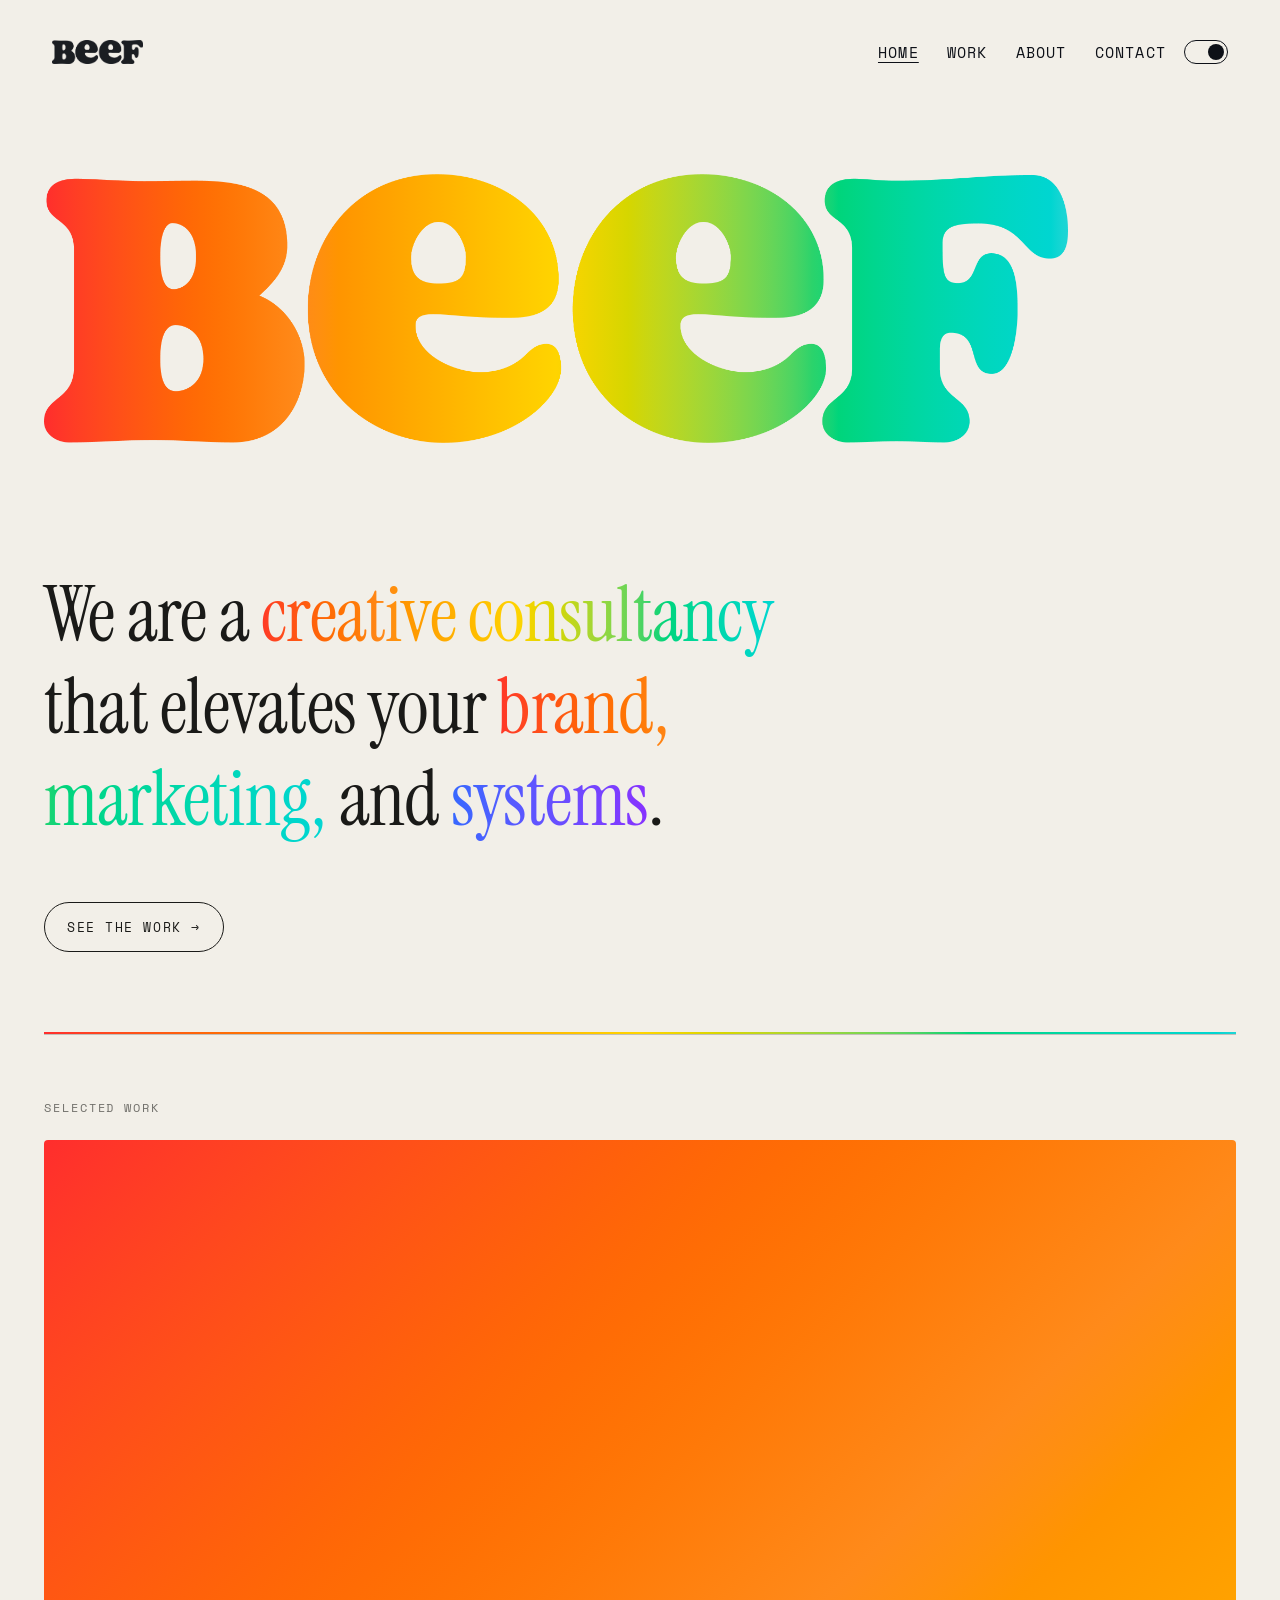
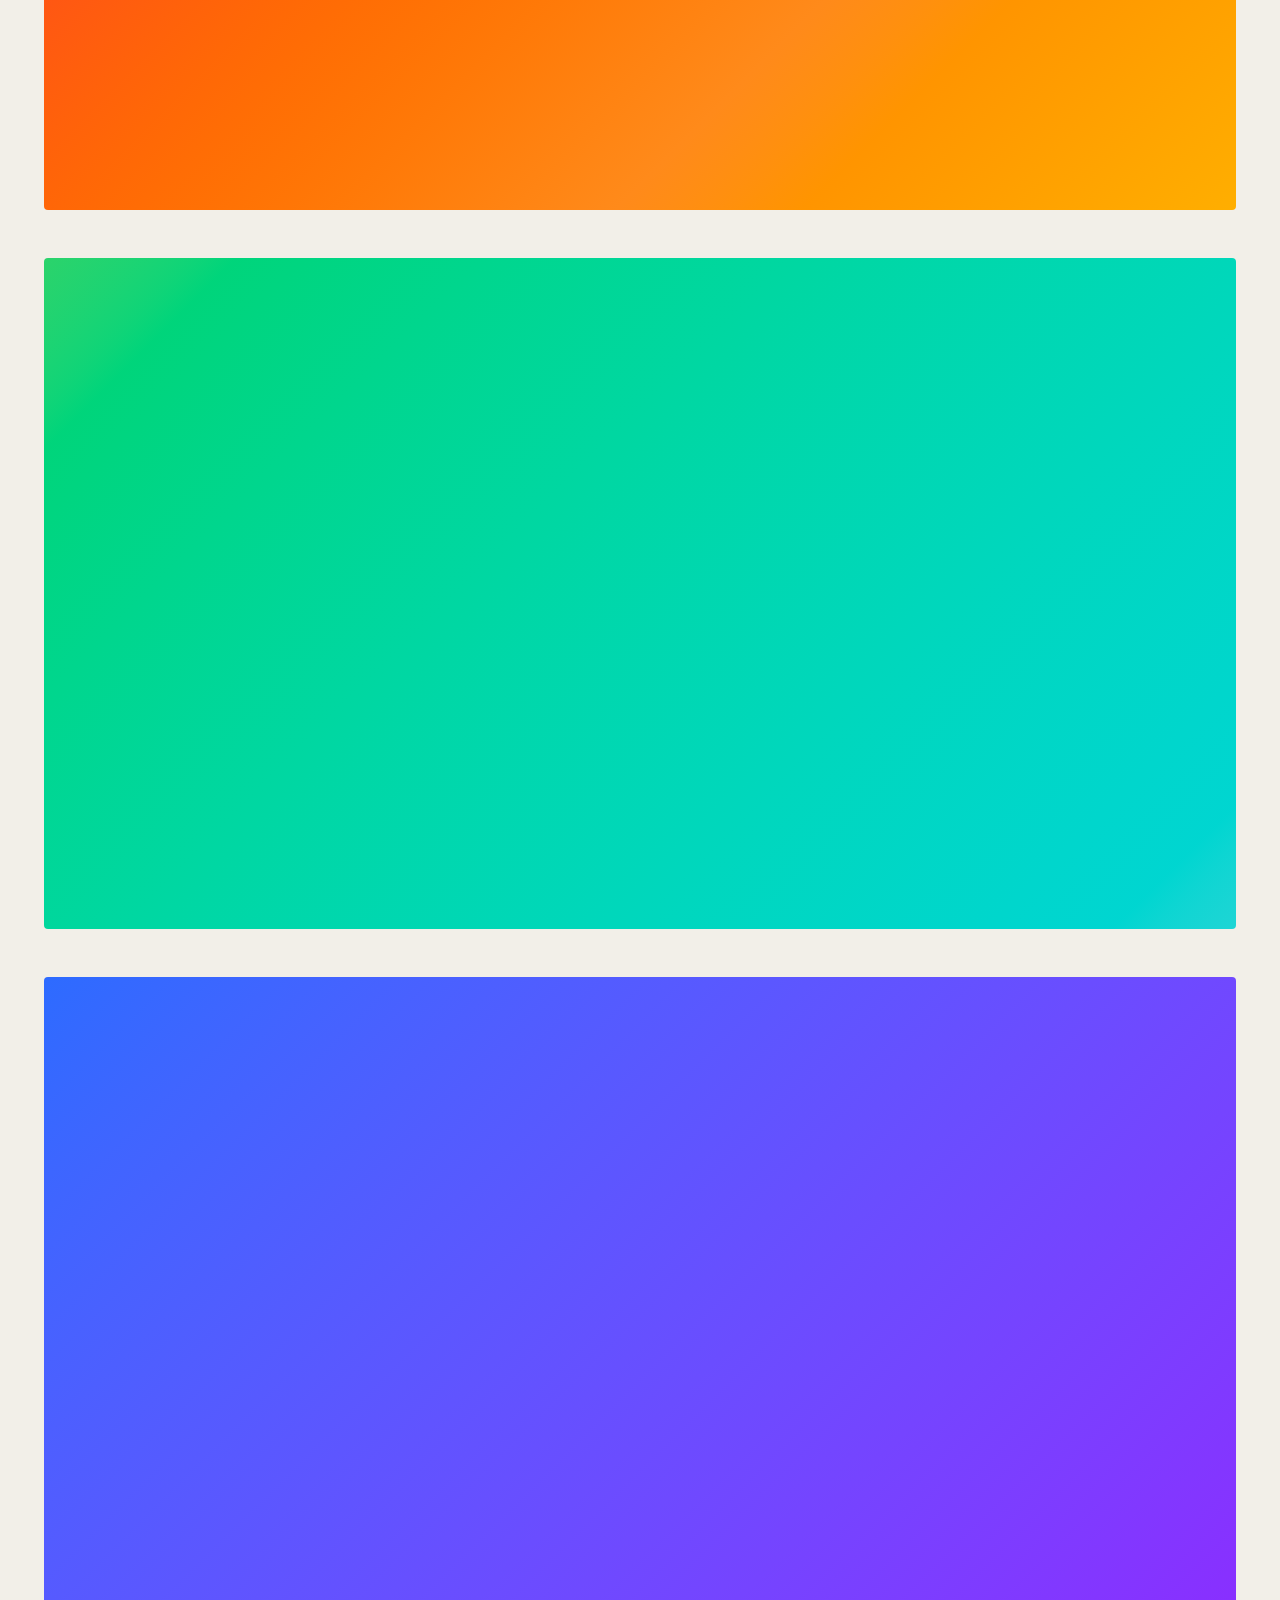
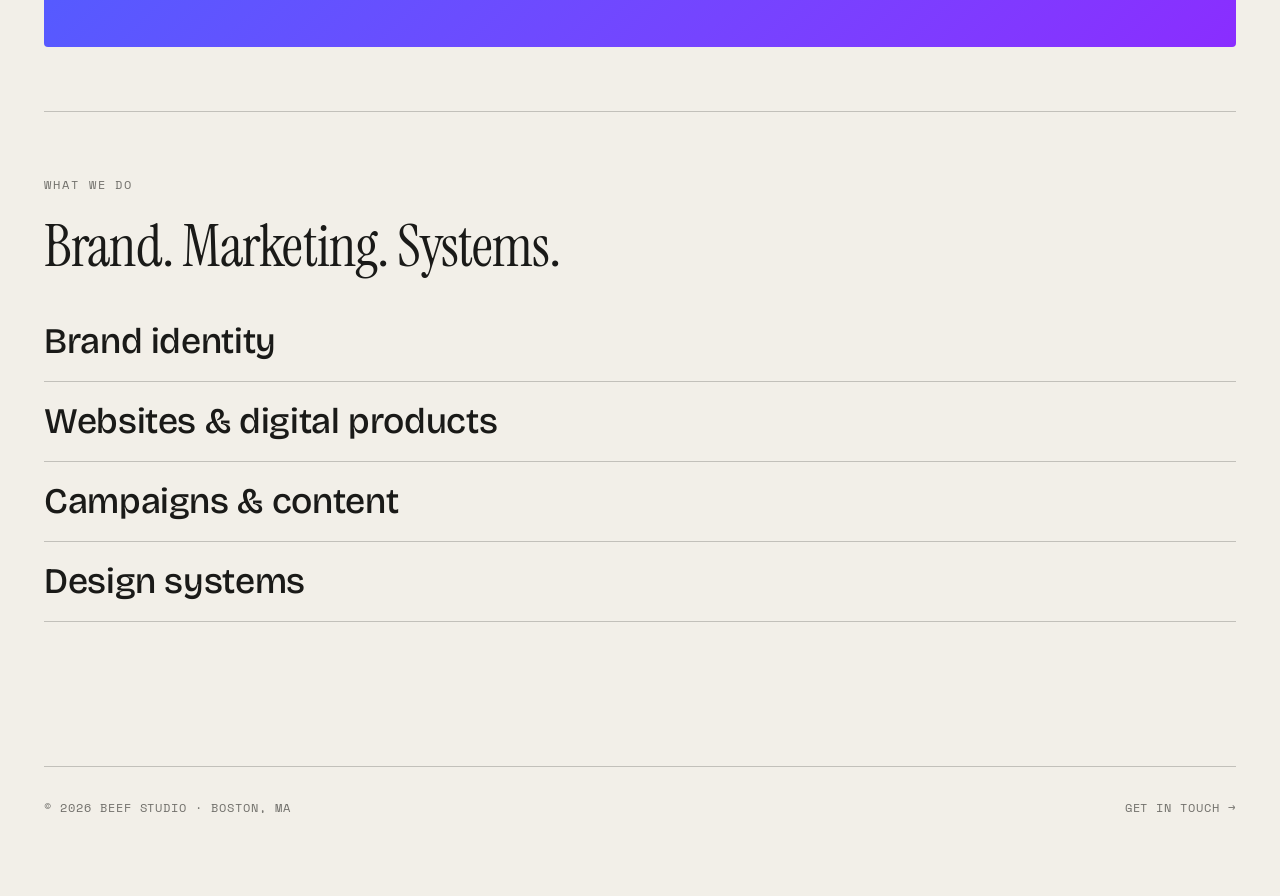
==== commit 77a58b64: "mobile: hamburger + overlay menu, polish across pages Mirrors the portfolio's mobile pattern:  - New" ====
--- a/index.html
+++ b/index.html
@@ -24,22 +24,34 @@
 <body>
   <div class="site">
     <header class="top">
+      <button class="hamburger" id="hamburger" aria-label="Open navigation" aria-expanded="false">
+        <span></span><span></span><span></span>
+      </button>
+
       <a class="mark" href="/" aria-label="Beef Studio — home">
         <img class="mark-logo" src="/beef_logo/beef_logo.png" alt="">
       </a>
 
-      <button class="nav-toggle" aria-expanded="false" aria-controls="nav-list">Menu</button>
-
-      <nav class="nav" id="nav-list" aria-label="Primary">
-        <a class="nav-link" href="/">Home</a>
-        <a class="nav-link" href="/work.html">Work</a>
-        <a class="nav-link" href="/about.html">About</a>
-        <a class="nav-link" href="/contact.html">Contact</a>
+      <div class="top-right">
+        <nav class="nav" aria-label="Primary">
+          <a class="nav-link" href="/" aria-current="page">Home</a>
+          <a class="nav-link" href="/work.html">Work</a>
+          <a class="nav-link" href="/about.html">About</a>
+          <a class="nav-link" href="/contact.html">Contact</a>
+        </nav>
         <button class="toggle" id="theme-toggle" aria-label="Toggle light and dark mode" aria-pressed="false">
           <span class="toggle-knob"></span>
         </button>
-      </nav>
+      </div>
     </header>
+
+    <nav class="mobile-menu" id="mobile-menu" aria-label="Mobile navigation">
+      <button class="mobile-menu-close" id="mobile-menu-close" aria-label="Close navigation">&#x2715;</button>
+      <a class="nav-link" href="/" aria-current="page">Home</a>
+      <a class="nav-link" href="/work.html">Work</a>
+      <a class="nav-link" href="/about.html">About</a>
+      <a class="nav-link" href="/contact.html">Contact</a>
+    </nav>
 
     <main>
       <section class="hero">
@@ -58,27 +70,27 @@
           <a class="case-feature" href="/work/mont-cime.html">
             <div class="case-feature-thumb case-feature-thumb--mc" role="img" aria-label="Mont Cime placeholder hero"></div>
             <div class="case-feature-info">
-              <p class="case-meta">2025 · Identity &amp; Web</p>
+              <p class="case-meta">2025 · Experiential &amp; Identity</p>
               <h3>Mont Cime</h3>
-              <p class="case-blurb">Alpine apparel brand — system, site, and seasonal campaign.</p>
+              <p class="case-blurb">A luxury alpine hotel above Hallstatt — identity system, wayfinding, and the guest experience that holds it together.</p>
             </div>
           </a>
 
           <a class="case-feature" href="/work/dd-strings.html">
             <div class="case-feature-thumb case-feature-thumb--dd" role="img" aria-label="DD Strings placeholder hero"></div>
             <div class="case-feature-info">
-              <p class="case-meta">2025 · Brand &amp; Packaging</p>
+              <p class="case-meta">2025 · Identity &amp; E-commerce</p>
               <h3>DD Strings</h3>
-              <p class="case-blurb">Boutique string maker — refreshed identity and retail presence.</p>
+              <p class="case-blurb">Boutique instrument outfitter — identity refresh and a slow, considered shop for serious players.</p>
             </div>
           </a>
 
           <a class="case-feature" href="/work/void.html">
             <div class="case-feature-thumb case-feature-thumb--void" role="img" aria-label="VOID placeholder hero"></div>
             <div class="case-feature-info">
-              <p class="case-meta">2024 · Identity &amp; Motion</p>
+              <p class="case-meta">2024 · Identity, Interface &amp; Marketing</p>
               <h3>VOID</h3>
-              <p class="case-blurb">Experimental venue and label — a system built to disappear.</p>
+              <p class="case-blurb">A new-era financial platform — identity, product interface, and the marketing that launched it.</p>
             </div>
           </a>
         </div>
--- a/css/style.css
+++ b/css/style.css
@@ -144,6 +144,12 @@
   width: auto;
 }
 
+.top-right {
+  display: flex;
+  align-items: center;
+  gap: 18px;
+}
+
 .nav {
   display: flex;
   gap: 28px;
@@ -186,18 +192,71 @@
 }
 [data-theme="light"] .toggle-knob { transform: translateX(20px); }
 
-/* ---------- Mobile nav toggle ---------- */
-.nav-toggle {
+/* ---------- Hamburger (mobile only) ---------- */
+.hamburger {
   display: none;
-  background: transparent;
-  border: 1px solid currentColor;
-  border-radius: var(--r-sm);
-  padding: 4px 10px;
-  font-family: var(--font-mono);
-  font-size: 12px;
-  letter-spacing: 0.08em;
-  text-transform: uppercase;
-  color: inherit;
+  flex-direction: column;
+  justify-content: space-between;
+  width: 24px;
+  height: 18px;
+  background: none;
+  border: none;
+  padding: 0;
+  cursor: pointer;
+  flex-shrink: 0;
+  position: relative;
+  z-index: 200;
+}
+.hamburger span {
+  display: block;
+  height: 2px;
+  width: 100%;
+  background: white;
+  border-radius: 2px;
+  transition: transform 0.22s var(--ease), opacity 0.22s var(--ease);
+  transform-origin: center;
+}
+.hamburger.is-open span:nth-child(1) { transform: translateY(8px) rotate(45deg); }
+.hamburger.is-open span:nth-child(2) { opacity: 0; transform: scaleX(0); }
+.hamburger.is-open span:nth-child(3) { transform: translateY(-8px) rotate(-45deg); }
+
+/* ---------- Mobile menu (full-screen overlay) ---------- */
+.mobile-menu {
+  display: none;
+  position: fixed;
+  inset: 0;
+  flex-direction: column;
+  align-items: center;
+  justify-content: center;
+  gap: 24px;
+  background: var(--bg);
+  z-index: 199;
+  visibility: hidden;
+  opacity: 0;
+  transition: opacity 0.25s var(--ease), visibility 0s 0.25s;
+  pointer-events: none;
+}
+.mobile-menu.is-open {
+  visibility: visible;
+  opacity: 1;
+  transition: opacity 0.25s var(--ease);
+  pointer-events: auto;
+}
+.mobile-menu .nav-link {
+  font-size: 28px;
+  color: var(--fg);
+}
+.mobile-menu-close {
+  position: absolute;
+  top: 24px;
+  left: 24px;
+  background: none;
+  border: none;
+  padding: 0;
+  color: var(--fg);
+  font-size: 28px;
+  line-height: 1;
+  cursor: pointer;
 }
 
 /* ---------- Hero ---------- */
@@ -1022,7 +1081,7 @@
 
 @media (hover: hover) and (pointer: fine) {
   html, body { cursor: none; }
-  a, button, [role="button"], .accent, .case-card, .toggle, .nav-toggle,
+  a, button, [role="button"], .accent, .case-card, .case-feature, .toggle, .hamburger,
   summary, label { cursor: none; }
   input, textarea { cursor: text; }
 }
@@ -1030,21 +1089,120 @@
 /* ---------- Responsive ---------- */
 @media (max-width: 720px) {
   :root { --space-gutter: 22px; }
-  .nav { display: none; }
-  .nav.is-open {
-    display: flex;
+  .site { padding-top: 20px; padding-bottom: 56px; }
+
+  /* 3-column mobile header: hamburger | logo | toggle */
+  .top {
+    display: grid;
+    grid-template-columns: 1fr auto 1fr;
+    align-items: center;
+    gap: 0;
+    padding: 20px 4px 14px;
+    margin-top: -20px;
+  }
+  .hamburger { display: flex; justify-self: start; }
+  .mark { justify-self: center; }
+  .top-right { justify-self: end; gap: 0; }
+  .top-right .nav { display: none; }
+  .mobile-menu { display: flex; }
+
+  /* Hero + statement */
+  .hero { padding: 48px 0 40px; }
+  .hero-logo { width: clamp(220px, 88vw, 720px); }
+  .hero-statement {
+    font-size: clamp(30px, 8vw, 56px);
+    line-height: 1.2;
+    margin: 56px 0 36px;
+    max-width: none;
+  }
+  .hero-cta { font-size: 12px; padding: 12px 18px; }
+
+  /* Case features: stack info below the thumb instead of overlay */
+  .case-features { gap: 28px; }
+  .case-feature { overflow: visible; }
+  .case-feature-thumb { border-radius: var(--r-sm); }
+  .case-feature-info {
+    position: static;
+    background: none;
+    color: var(--fg);
+    opacity: 1;
+    padding: 14px 2px 0;
+  }
+  .case-feature-info .case-meta { color: var(--fg-muted); margin-bottom: 6px; }
+  .case-feature-info h3 {
+    color: var(--fg);
+    font-size: clamp(28px, 8vw, 44px);
+    margin-bottom: 8px;
+  }
+  .case-feature-info .case-blurb {
+    color: var(--fg-muted);
+    font-size: 15px;
+    line-height: 1.5;
+  }
+
+  /* Section spacing */
+  .section { padding: 48px 0; }
+  .section h2 { font-size: clamp(30px, 7vw, 44px); }
+
+  /* About page */
+  .about-label { margin-top: 32px; }
+  .about-heading { font-size: clamp(44px, 12vw, 80px); margin-bottom: 24px; }
+  .about-bio { font-size: 17px; }
+  .about-hero {
+    grid-template-columns: 1fr;
+    gap: 40px;
+    margin-bottom: 56px;
+  }
+  .about-photo { padding-top: 0; max-width: 320px; }
+  .capability {
+    grid-template-columns: 1fr;
+    gap: 8px;
+    padding: 24px 0;
+  }
+  .capability-title { font-size: clamp(24px, 6vw, 32px); }
+  .capability-desc { font-size: 16px; }
+  .about-meta {
+    grid-template-columns: 1fr;
+    gap: 32px;
+    padding-top: 40px;
+    margin-top: 56px;
+  }
+  .about-cta {
+    margin: 64px 0 80px;
+    font-size: clamp(36px, 10vw, 56px);
+  }
+  .capability-tags {
+    padding: 24px 0 32px;
+    column-gap: 24px;
+  }
+  .capability-tags li { font-size: 16px; padding: 4px 0; }
+
+  /* Team */
+  .team-grid { gap: 10px; }
+  .team-info { opacity: 1; transform: none; min-height: 0; }
+  .team-name { font-size: 17px; }
+  .team-bio { font-size: 12px; }
+
+  /* Case study pages */
+  .case-hero { padding: 56px 0 40px; }
+  .case-hero h1 { font-size: clamp(48px, 14vw, 96px); }
+  .case-hero .case-summary { font-size: 19px; }
+  .case-body p { font-size: 16px; }
+  .case-grid { grid-template-columns: 1fr; }
+
+  /* Service list */
+  .service-list li { font-size: clamp(22px, 6vw, 30px); padding: 14px 0; }
+
+  /* Contact */
+  .contact-form input,
+  .contact-form textarea { font-size: 16px; } /* prevents iOS zoom on focus */
+
+  /* Footer */
+  .site-footer {
     flex-direction: column;
-    align-items: flex-end;
-    gap: 14px;
-    position: absolute;
-    top: 100%;
-    right: 8px;
-    padding: 16px 18px;
-    background: var(--bg);
-    border: 1px solid var(--rule);
-    border-radius: var(--r-sm);
-    mix-blend-mode: normal;
-  }
-  .nav-toggle { display: inline-block; }
-  .hero { padding: 56px 0 48px; }
-}
+    align-items: flex-start;
+    gap: 8px;
+    margin-top: 56px;
+    padding-top: 24px;
+  }
+}
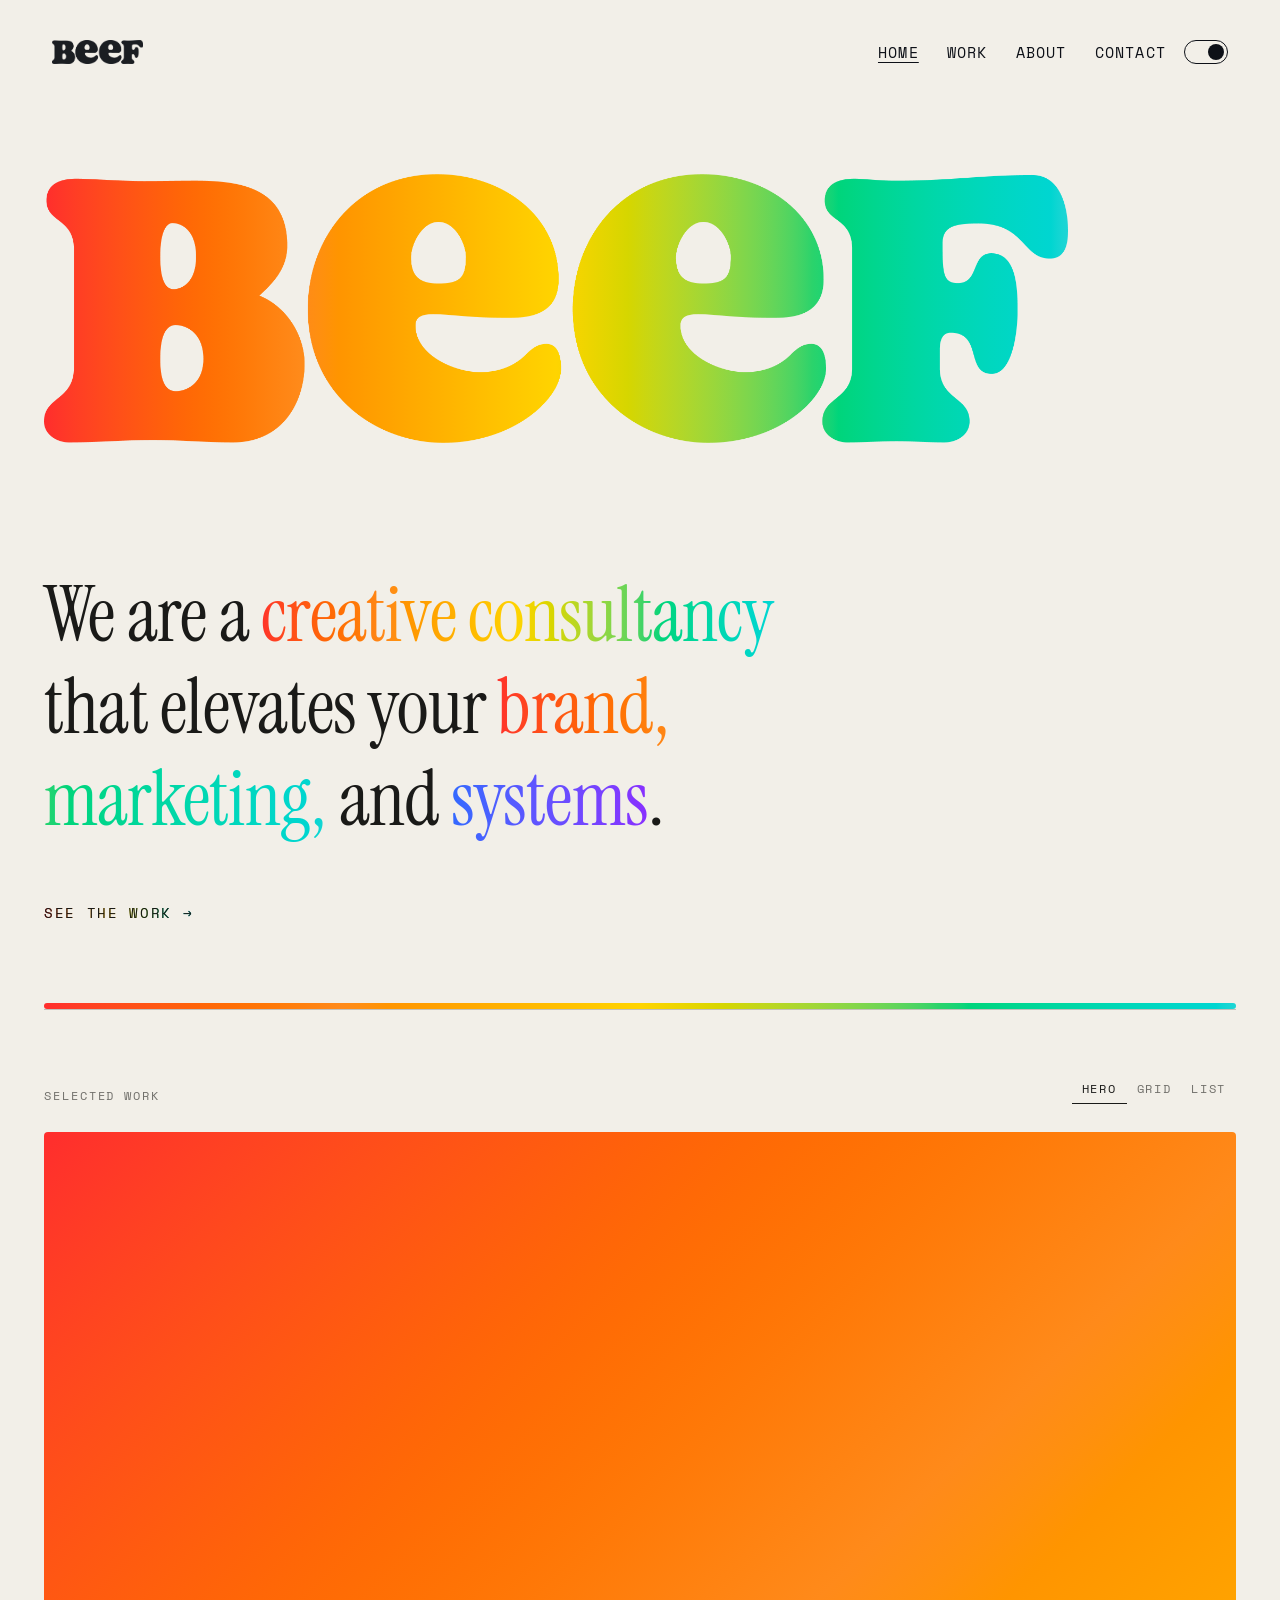
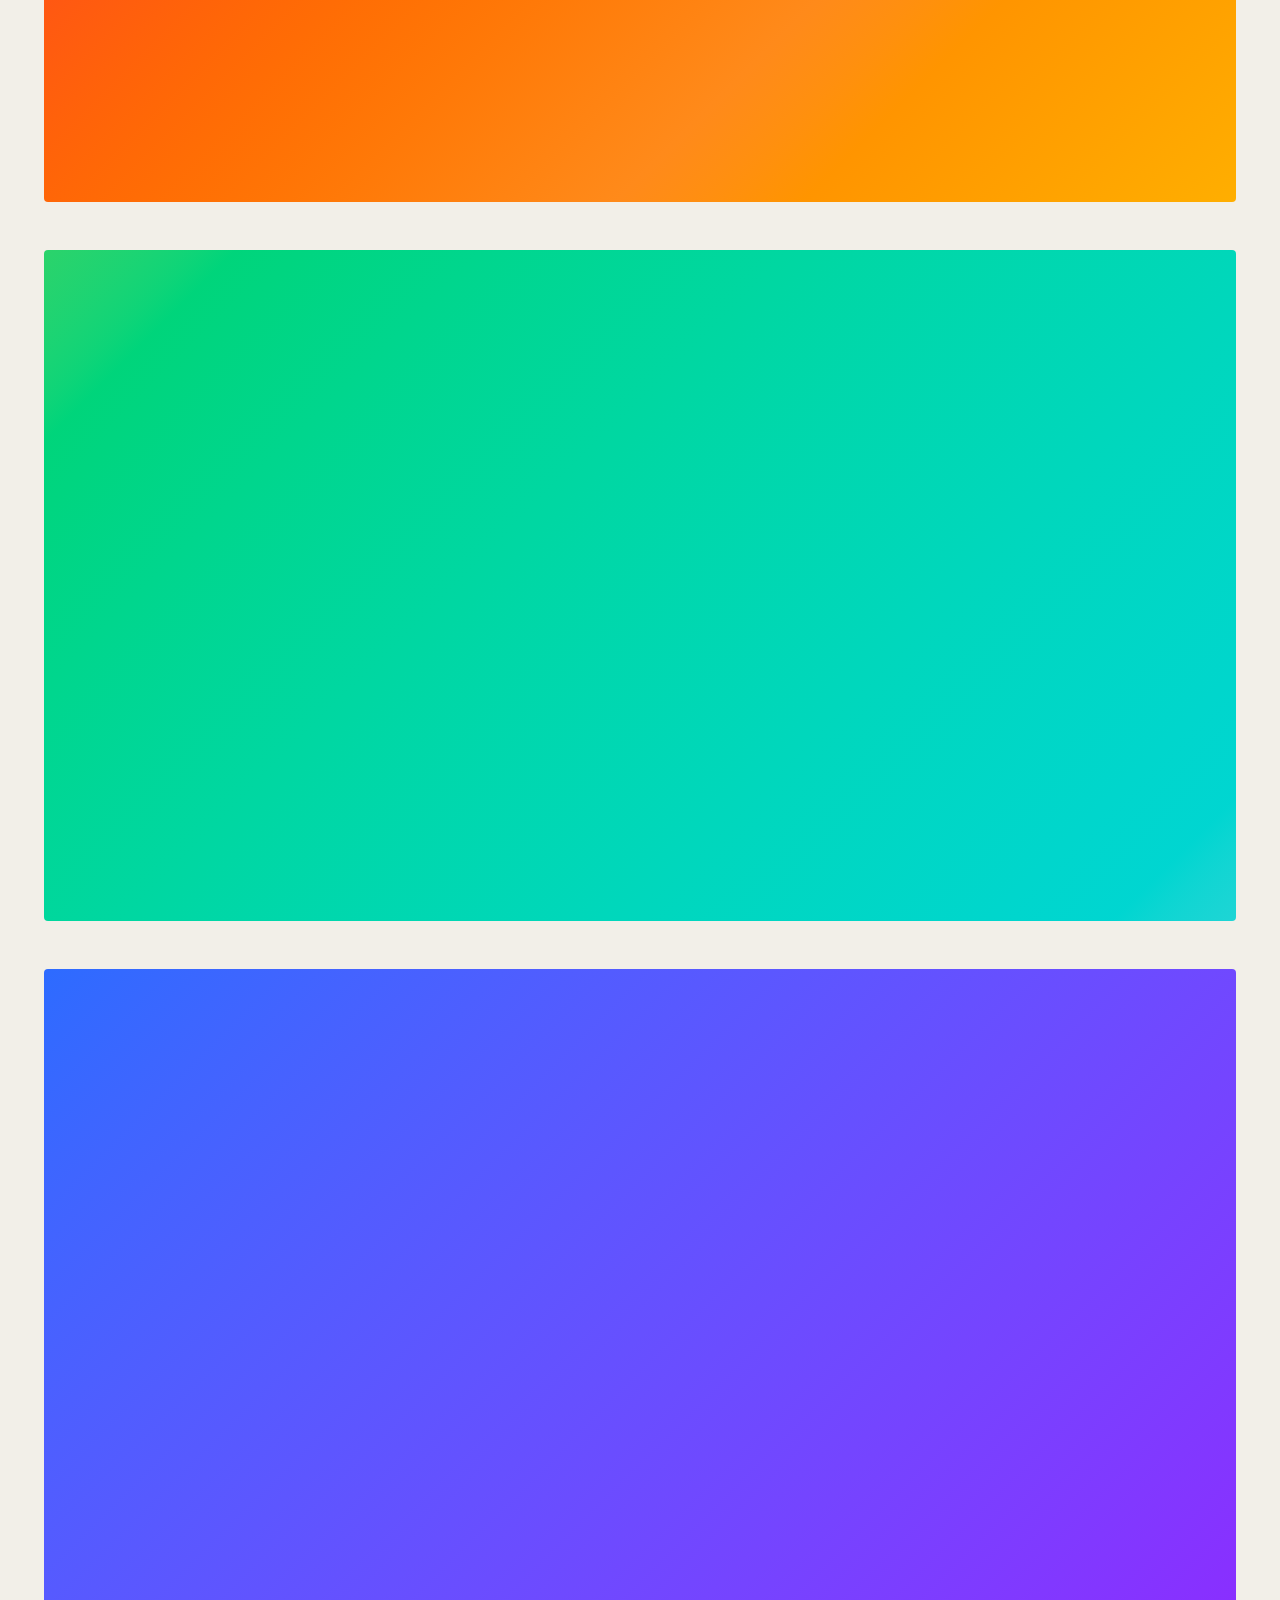
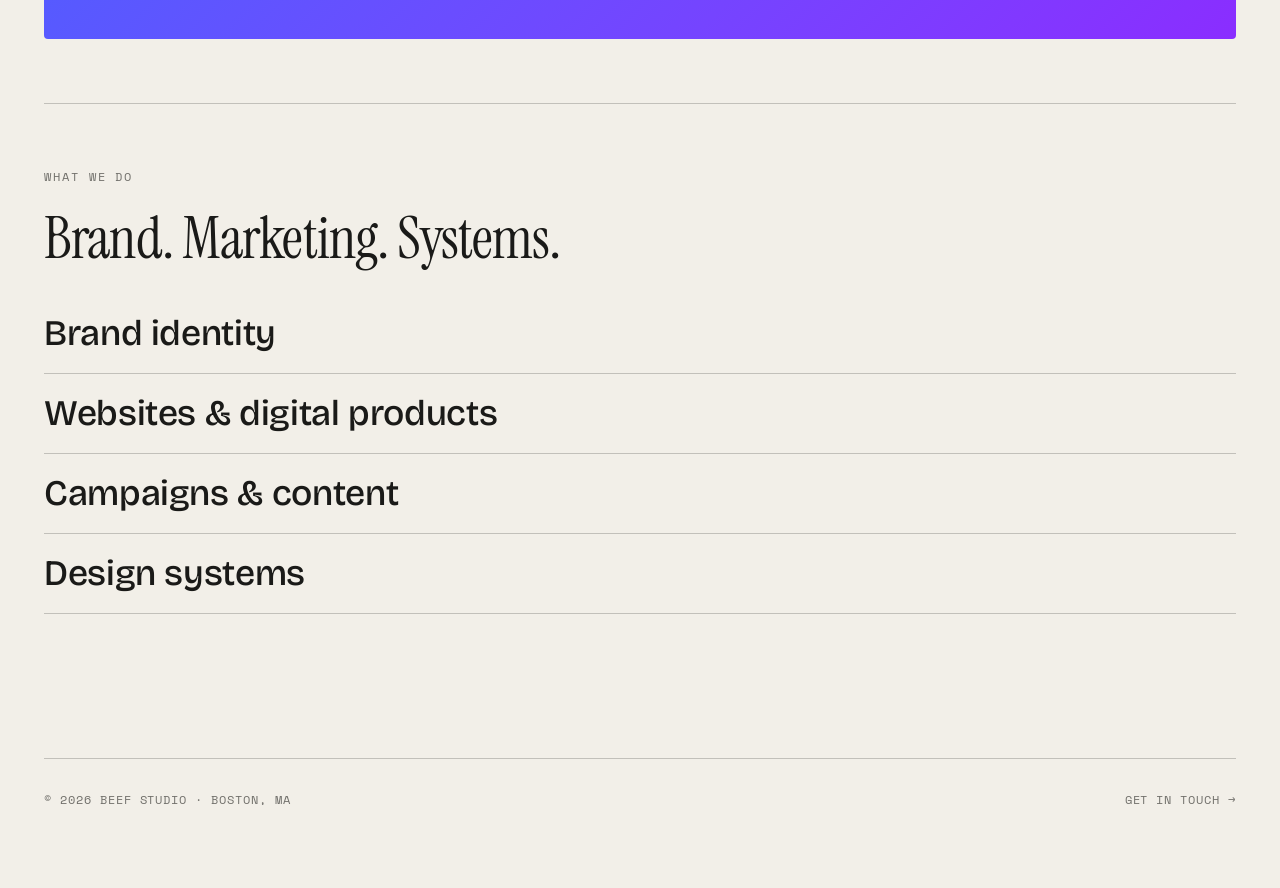
==== commit ba7240bb: "home: thicker rule, mono CTA, Hero/Grid/List view toggle Grad-rule: height 2px → 6px + small border-" ====
--- a/index.html
+++ b/index.html
@@ -58,15 +58,22 @@
         <h1 class="hero-h1" aria-label="Beef Studio">
           <span class="hero-logo" role="img" aria-hidden="true"></span>
         </h1>
-        <p class="hero-statement">We are a <a class="accent accent--all" href="/about.html">creative consultancy</a> that elevates your <a class="accent accent--r" href="/work/mont-cime.html">brand,</a> <a class="accent accent--g" href="/work/dd-strings.html">marketing,</a> and <a class="accent accent--b" href="/work/void.html">systems</a>.</p>
+        <p class="hero-statement">We are a <a class="accent accent--all" href="/about.html">creative consultancy<span class="accent-blurb">Brand, web, and systems for founders and marketing teams.</span></a> that elevates your <a class="accent accent--r" href="/work/mont-cime.html">brand,<span class="accent-blurb">Wordmarks, type, and color — built to scale.</span></a> <a class="accent accent--g" href="/work/dd-strings.html">marketing,<span class="accent-blurb">Strategy and content that puts the work in front of people.</span></a> and <a class="accent accent--b" href="/work/void.html">systems<span class="accent-blurb">Tokens, components, docs — built to survive the handoff.</span></a>.</p>
         <a class="hero-cta" href="/work.html">See the work →</a>
       </section>
 
       <hr class="grad-rule">
 
       <section class="section">
-        <p class="section-label">Selected work</p>
-        <div class="case-features">
+        <div class="section-head">
+          <p class="section-label">Selected work</p>
+          <div class="view-toggle" role="group" aria-label="Change work view">
+            <button type="button" data-view="hero" aria-pressed="true">Hero</button>
+            <button type="button" data-view="grid" aria-pressed="false">Grid</button>
+            <button type="button" data-view="list" aria-pressed="false">List</button>
+          </div>
+        </div>
+        <div class="case-features" data-view="hero">
           <a class="case-feature" href="/work/mont-cime.html">
             <div class="case-feature-thumb case-feature-thumb--mc" role="img" aria-label="Mont Cime placeholder hero"></div>
             <div class="case-feature-info">
--- a/css/style.css
+++ b/css/style.css
@@ -301,8 +301,8 @@
 .accent {
   position: relative;
   display: inline-block;
-  padding: 0 0.16em;
-  margin: 0 -0.16em;
+  padding: 0 0.08em;
+  margin: 0 -0.08em;
   background-image: var(--accent-grad, var(--gradient-rgb));
   background-size: 200% 100%;
   background-position: 0% 50%;
@@ -316,11 +316,12 @@
 .accent::before {
   content: "";
   position: absolute;
-  inset: -0.08em 0 -0.04em;
+  inset: 0.05em 0 0.05em;
   background-image: var(--accent-grad, var(--gradient-rgb));
-  background-size: 200% 100%;
-  background-position: 0% 50%;
-  border-radius: 0.1em;
+  background-size: 100vw 100vh;
+  background-position: 0 0;
+  background-attachment: fixed;
+  border-radius: 0.08em;
   opacity: 0;
   z-index: -1;
 }
@@ -340,22 +341,84 @@
 .accent--g   { --accent-grad: linear-gradient(90deg in oklch, #2bd36b, #1ed5d5, #2bd36b); }
 .accent--b   { --accent-grad: linear-gradient(90deg in oklch, #2d6bff, #8a2dff, #4ab0ff); }
 
+/* Corner-attached blurb — top-left meets the block's bottom-right
+   at a single point. Same accent gradient. */
+.accent:has(.accent-blurb)::before {
+  border-radius: 0.08em 0.08em 0 0.08em;
+}
+
+.accent-blurb {
+  position: absolute;
+  top: calc(100% - 0.05em);
+  left: 100%;
+  width: clamp(240px, 26vw, 320px);
+  padding: 16px 20px;
+  background-image: var(--accent-grad);
+  background-size: 100vw 100vh;
+  background-position: 0 0;
+  background-attachment: fixed;
+  border-radius: 0 var(--r-sm) var(--r-sm) var(--r-sm);
+  font-family: var(--font-mono);
+  font-style: normal;
+  font-weight: 400;
+  font-size: 17px;
+  line-height: 1.4;
+  letter-spacing: 0;
+  text-transform: none;
+  color: #fff;
+  -webkit-text-fill-color: #fff;
+  -webkit-background-clip: border-box;
+          background-clip: border-box;
+  text-shadow: 0 1px 4px rgba(0,0,0,0.35);
+  opacity: 0;
+  pointer-events: none;
+  z-index: 10;
+  box-shadow: 0 14px 32px -12px rgba(0,0,0,0.4);
+}
+
+.accent:hover .accent-blurb,
+.accent:focus-visible .accent-blurb {
+  opacity: 1;
+  pointer-events: auto;
+}
+
 .hero-cta {
+  position: relative;
   display: inline-block;
   font-family: var(--font-mono);
-  font-size: 13px;
+  font-size: 14px;
   letter-spacing: 0.12em;
   text-transform: uppercase;
-  padding: 14px 22px;
-  border: 1px solid var(--fg);
-  border-radius: var(--r-pill);
-  transition: transform 0.2s var(--ease), background 0.2s var(--ease), color 0.2s var(--ease);
-}
-.hero-cta:hover {
-  background: var(--fg);
-  color: var(--bg);
-  transform: translateY(-1px);
-}
+  padding: 0;
+  border: 0;
+  border-radius: 0;
+  background: var(--gradient-rgb);
+  background-size: 200% 100%;
+  -webkit-background-clip: text;
+          background-clip: text;
+  -webkit-text-fill-color: var(--fg);
+          color: var(--fg);
+  transition: -webkit-text-fill-color 0.18s var(--ease), color 0.18s var(--ease);
+}
+.hero-cta::after {
+  content: "";
+  position: absolute;
+  left: 0;
+  right: 0;
+  bottom: -4px;
+  height: 2px;
+  background: var(--gradient-rgb);
+  background-size: 200% 100%;
+  opacity: 0;
+  transition: opacity 0.18s var(--ease);
+}
+.hero-cta:hover,
+.hero-cta:focus-visible {
+  -webkit-text-fill-color: transparent;
+          color: transparent;
+}
+.hero-cta:hover::after,
+.hero-cta:focus-visible::after { opacity: 1; }
 
 /* ---------- RGB gradient utilities ---------- */
 .grad-text {
@@ -375,12 +438,13 @@
 }
 
 .grad-rule {
-  height: 2px;
+  height: 6px;
   border: 0;
   background: var(--gradient-rgb);
   background-size: 200% 100%;
   animation: rgb-pan 14s linear infinite;
   margin: 0;
+  border-radius: 3px;
 }
 
 @keyframes rgb-pan {
@@ -459,7 +523,41 @@
   font-variation-settings: "wdth" 100;
 }
 
-/* ---------- Selected work: stacked full-width features ---------- */
+/* ---------- Section head with view toggle ---------- */
+.section-head {
+  display: flex;
+  align-items: end;
+  justify-content: space-between;
+  gap: 24px;
+  margin-bottom: 28px;
+}
+.section-head .section-label { margin: 0; }
+
+.view-toggle {
+  display: inline-flex;
+  gap: 0;
+}
+.view-toggle button {
+  font-family: var(--font-mono);
+  font-size: 12px;
+  letter-spacing: 0.14em;
+  text-transform: uppercase;
+  background: none;
+  border: 0;
+  padding: 6px 10px;
+  margin: 0;
+  color: var(--fg-muted);
+  cursor: pointer;
+  border-bottom: 1px solid transparent;
+  transition: color 0.18s var(--ease), border-color 0.18s var(--ease);
+}
+.view-toggle button:hover { color: var(--fg); }
+.view-toggle button[aria-pressed="true"] {
+  color: var(--fg);
+  border-bottom-color: var(--fg);
+}
+
+/* ---------- Selected work: hero view (default), grid, list ---------- */
 .case-features {
   display: flex;
   flex-direction: column;
@@ -528,6 +626,91 @@
   max-width: 56ch;
   margin: 0;
   color: rgba(255,255,255,0.92);
+}
+
+/* Grid view: 3-col, square thumbs, info below */
+.case-features[data-view="grid"] {
+  display: grid;
+  grid-template-columns: repeat(3, 1fr);
+  gap: 32px;
+}
+.case-features[data-view="grid"] .case-feature {
+  overflow: visible;
+}
+.case-features[data-view="grid"] .case-feature-thumb {
+  aspect-ratio: 1 / 1;
+  border-radius: var(--r-sm);
+}
+.case-features[data-view="grid"] .case-feature-info {
+  position: static;
+  background: none;
+  opacity: 1;
+  padding: 14px 0 0;
+  color: var(--fg);
+}
+.case-features[data-view="grid"] .case-feature-info .case-meta {
+  color: var(--fg-muted);
+  font-size: 11px;
+  margin-bottom: 6px;
+}
+.case-features[data-view="grid"] .case-feature-info h3 {
+  font-size: clamp(22px, 2.4vw, 30px);
+  color: var(--fg);
+  margin-bottom: 8px;
+  line-height: 1;
+}
+.case-features[data-view="grid"] .case-feature-info .case-blurb {
+  color: var(--fg-muted);
+  font-size: 14px;
+  line-height: 1.45;
+}
+
+/* List view: text-only rows, title left, blurb right */
+.case-features[data-view="list"] {
+  display: flex;
+  flex-direction: column;
+  gap: 0;
+  border-top: 1px solid var(--rule);
+}
+.case-features[data-view="list"] .case-feature {
+  display: grid;
+  grid-template-columns: 1fr 2fr;
+  grid-template-areas:
+    "title blurb"
+    "meta  blurb";
+  column-gap: 32px;
+  row-gap: 4px;
+  padding: 24px 0;
+  border-bottom: 1px solid var(--rule);
+  overflow: visible;
+  align-items: baseline;
+}
+.case-features[data-view="list"] .case-feature-thumb { display: none; }
+.case-features[data-view="list"] .case-feature-info { display: contents; }
+.case-features[data-view="list"] .case-feature-info h3 {
+  grid-area: title;
+  font-family: var(--font-serif);
+  font-weight: 400;
+  font-size: clamp(28px, 3.6vw, 44px);
+  letter-spacing: -0.015em;
+  line-height: 1;
+  color: var(--fg);
+  margin: 0;
+}
+.case-features[data-view="list"] .case-feature-info .case-meta {
+  grid-area: meta;
+  color: var(--fg-muted);
+  font-size: 11px;
+  letter-spacing: 0.16em;
+  margin: 0;
+}
+.case-features[data-view="list"] .case-feature-info .case-blurb {
+  grid-area: blurb;
+  color: var(--fg-muted);
+  font-size: 16px;
+  line-height: 1.5;
+  margin: 0;
+  max-width: 56ch;
 }
 
 /* ---------- Case study cards (used for cross-links on case pages) ---------- */
@@ -1107,6 +1290,7 @@
   .mobile-menu { display: flex; }
 
   /* Hero + statement */
+  .accent-blurb { display: none; }
   .hero { padding: 48px 0 40px; }
   .hero-logo { width: clamp(220px, 88vw, 720px); }
   .hero-statement {
@@ -1119,6 +1303,15 @@
 
   /* Case features: stack info below the thumb instead of overlay */
   .case-features { gap: 28px; }
+  .section-head { flex-direction: column; align-items: flex-start; gap: 12px; margin-bottom: 20px; }
+  .view-toggle { align-self: flex-start; }
+  .case-features[data-view="grid"] { grid-template-columns: 1fr 1fr; gap: 20px; }
+  .case-features[data-view="list"] .case-feature {
+    grid-template-columns: 1fr;
+    grid-template-areas: "title" "meta" "blurb";
+    gap: 6px;
+    padding: 18px 0;
+  }
   .case-feature { overflow: visible; }
   .case-feature-thumb { border-radius: var(--r-sm); }
   .case-feature-info {
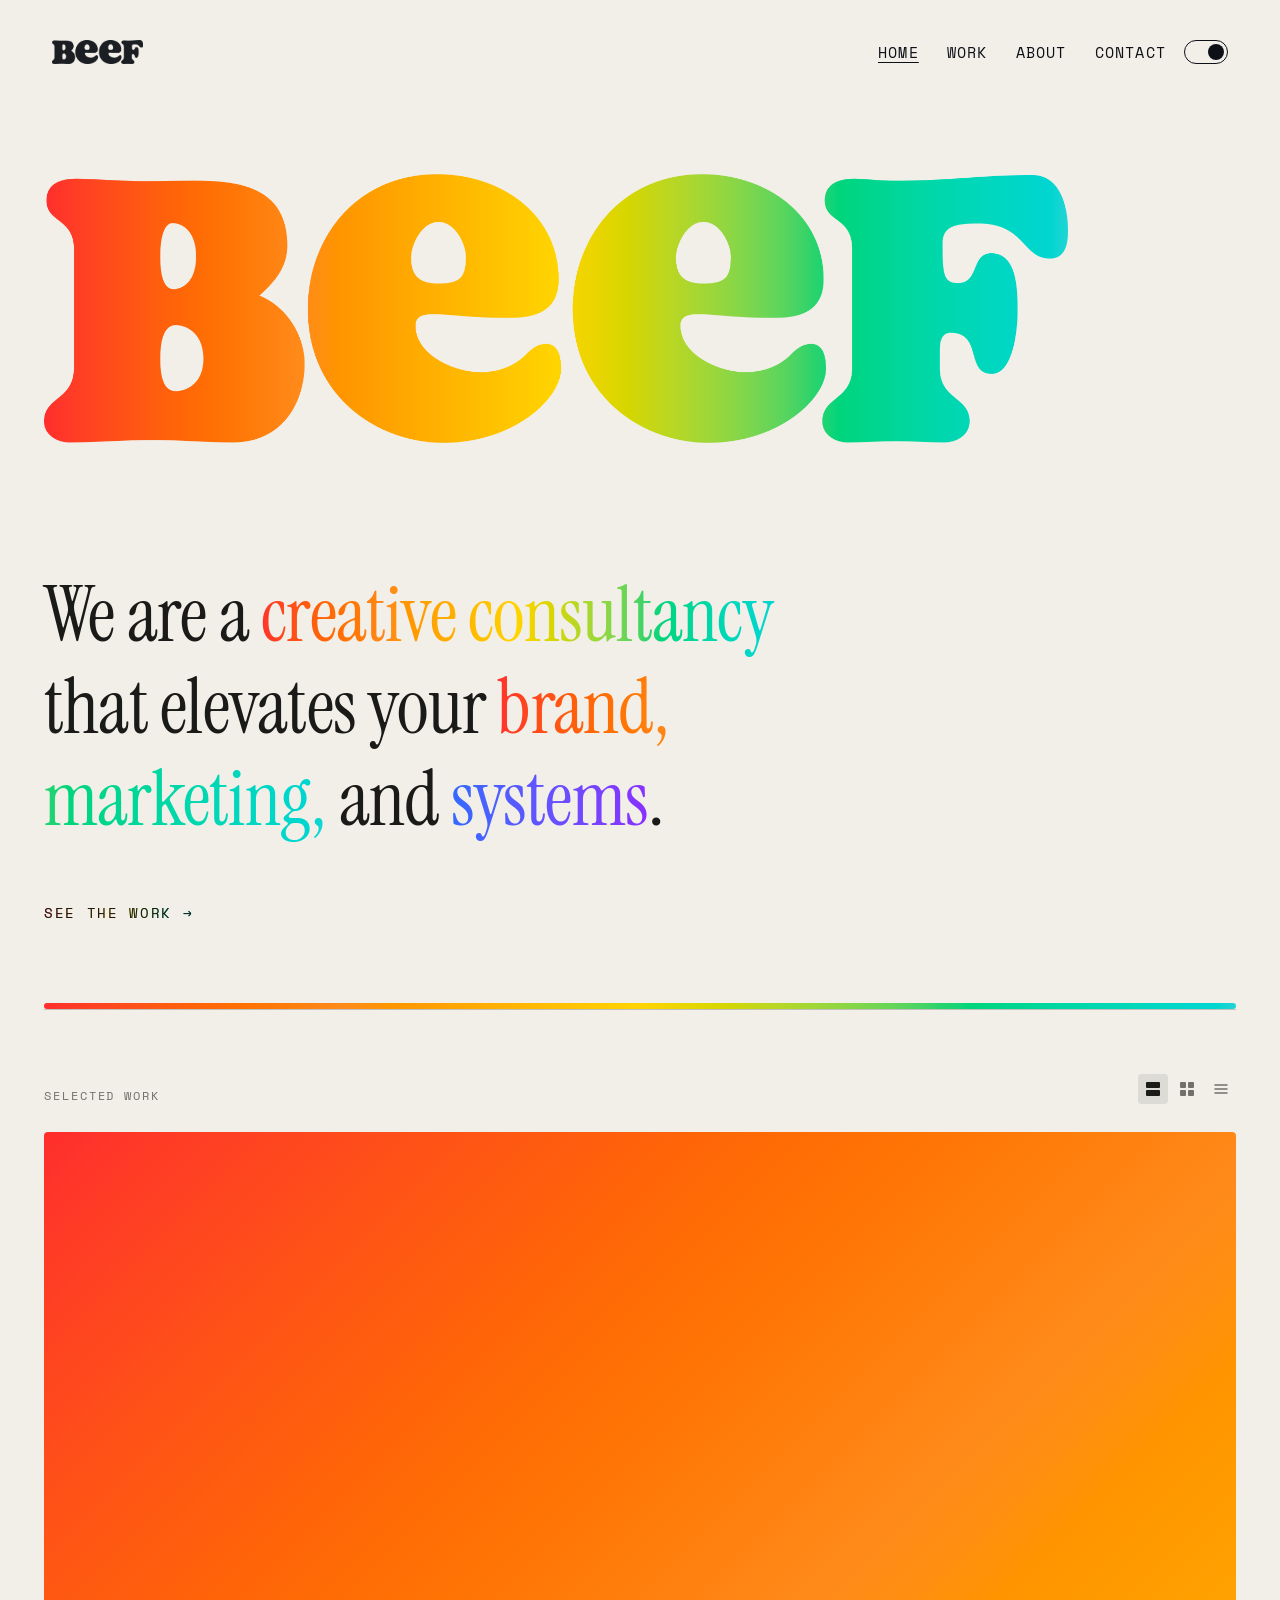
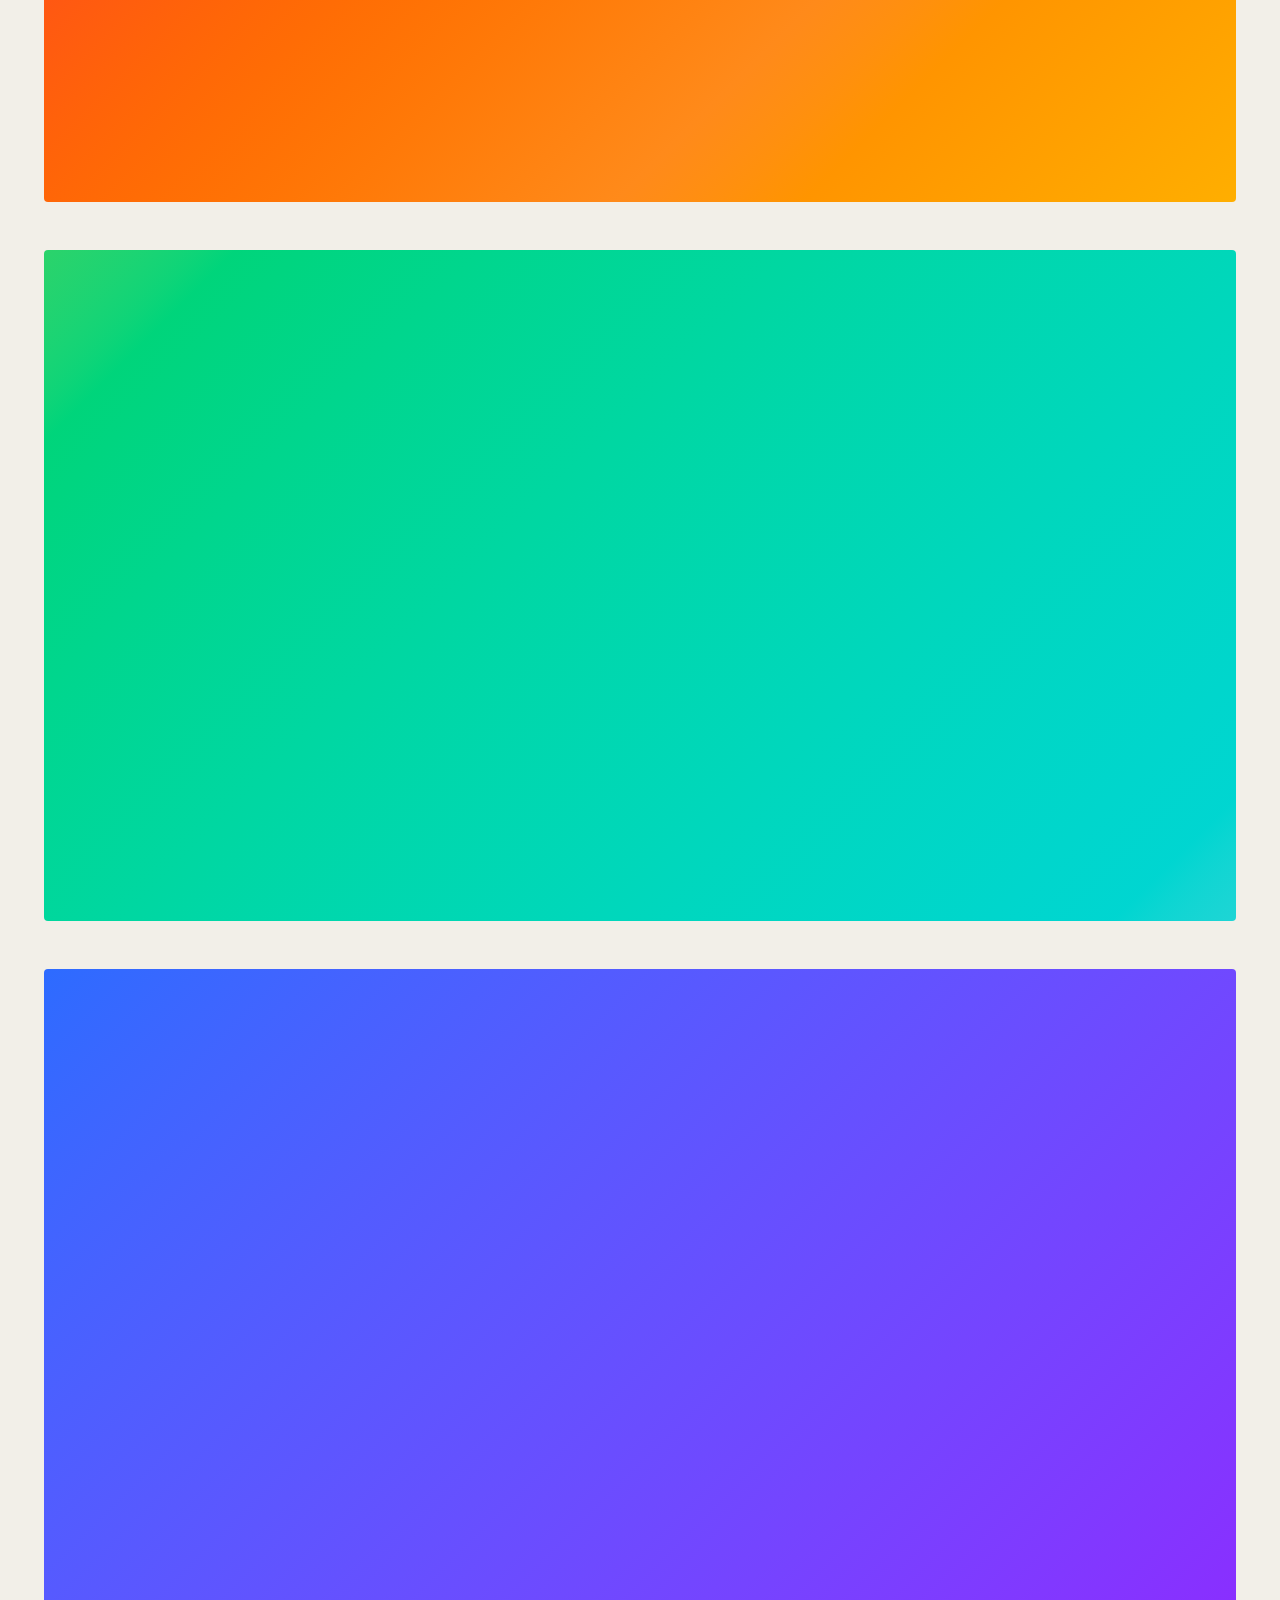
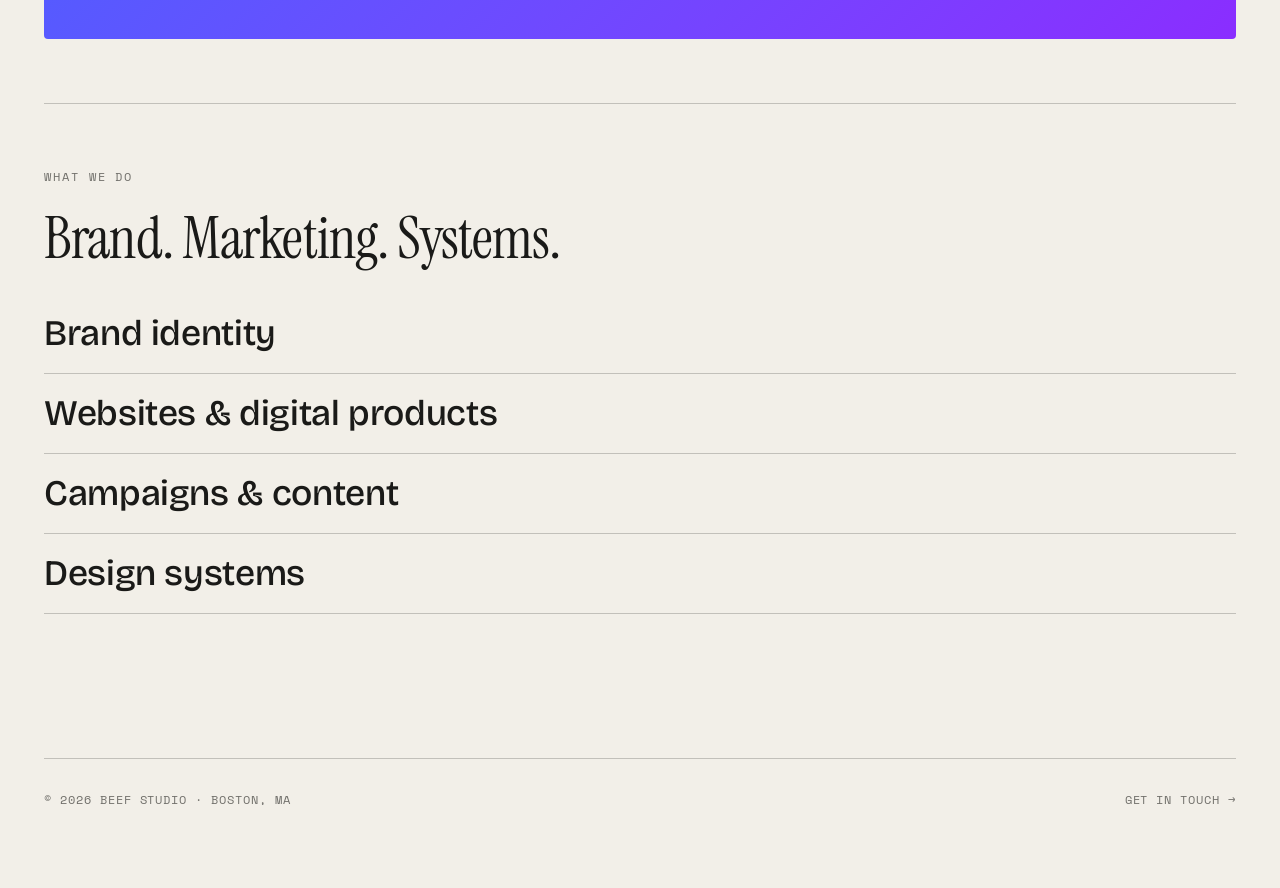
==== commit 70c4afba: "view toggle: SVG icons (rod portfolio system) Replace Hero / Grid / List text labels with the three " ====
--- a/index.html
+++ b/index.html
@@ -68,9 +68,15 @@
         <div class="section-head">
           <p class="section-label">Selected work</p>
           <div class="view-toggle" role="group" aria-label="Change work view">
-            <button type="button" data-view="hero" aria-pressed="true">Hero</button>
-            <button type="button" data-view="grid" aria-pressed="false">Grid</button>
-            <button type="button" data-view="list" aria-pressed="false">List</button>
+            <button type="button" data-view="hero" aria-label="Hero view" aria-pressed="true">
+              <svg width="18" height="18" viewBox="0 0 18 18" fill="currentColor" aria-hidden="true"><rect x="2" y="2" width="14" height="6" rx="1"/><rect x="2" y="10" width="14" height="6" rx="1"/></svg>
+            </button>
+            <button type="button" data-view="grid" aria-label="Grid view" aria-pressed="false">
+              <svg width="18" height="18" viewBox="0 0 18 18" fill="currentColor" aria-hidden="true"><rect x="2" y="2" width="6" height="6" rx="1"/><rect x="10" y="2" width="6" height="6" rx="1"/><rect x="2" y="10" width="6" height="6" rx="1"/><rect x="10" y="10" width="6" height="6" rx="1"/></svg>
+            </button>
+            <button type="button" data-view="list" aria-label="List view" aria-pressed="false">
+              <svg width="18" height="18" viewBox="0 0 18 18" fill="none" stroke="currentColor" stroke-width="1.5" stroke-linecap="round" aria-hidden="true"><line x1="3" y1="5" x2="15" y2="5"/><line x1="3" y1="9" x2="15" y2="9"/><line x1="3" y1="13" x2="15" y2="13"/></svg>
+            </button>
           </div>
         </div>
         <div class="case-features" data-view="hero">
--- a/css/style.css
+++ b/css/style.css
@@ -535,27 +535,28 @@
 
 .view-toggle {
   display: inline-flex;
-  gap: 0;
+  gap: 4px;
+  align-items: center;
 }
 .view-toggle button {
-  font-family: var(--font-mono);
-  font-size: 12px;
-  letter-spacing: 0.14em;
-  text-transform: uppercase;
   background: none;
   border: 0;
-  padding: 6px 10px;
+  padding: 6px;
   margin: 0;
   color: var(--fg-muted);
   cursor: pointer;
-  border-bottom: 1px solid transparent;
-  transition: color 0.18s var(--ease), border-color 0.18s var(--ease);
+  display: flex;
+  align-items: center;
+  justify-content: center;
+  border-radius: 4px;
+  transition: color 0.18s var(--ease), background-color 0.18s var(--ease);
 }
 .view-toggle button:hover { color: var(--fg); }
 .view-toggle button[aria-pressed="true"] {
   color: var(--fg);
-  border-bottom-color: var(--fg);
-}
+  background-color: rgba(127, 127, 127, 0.18);
+}
+.view-toggle button svg { display: block; }
 
 /* ---------- Selected work: hero view (default), grid, list ---------- */
 .case-features {
